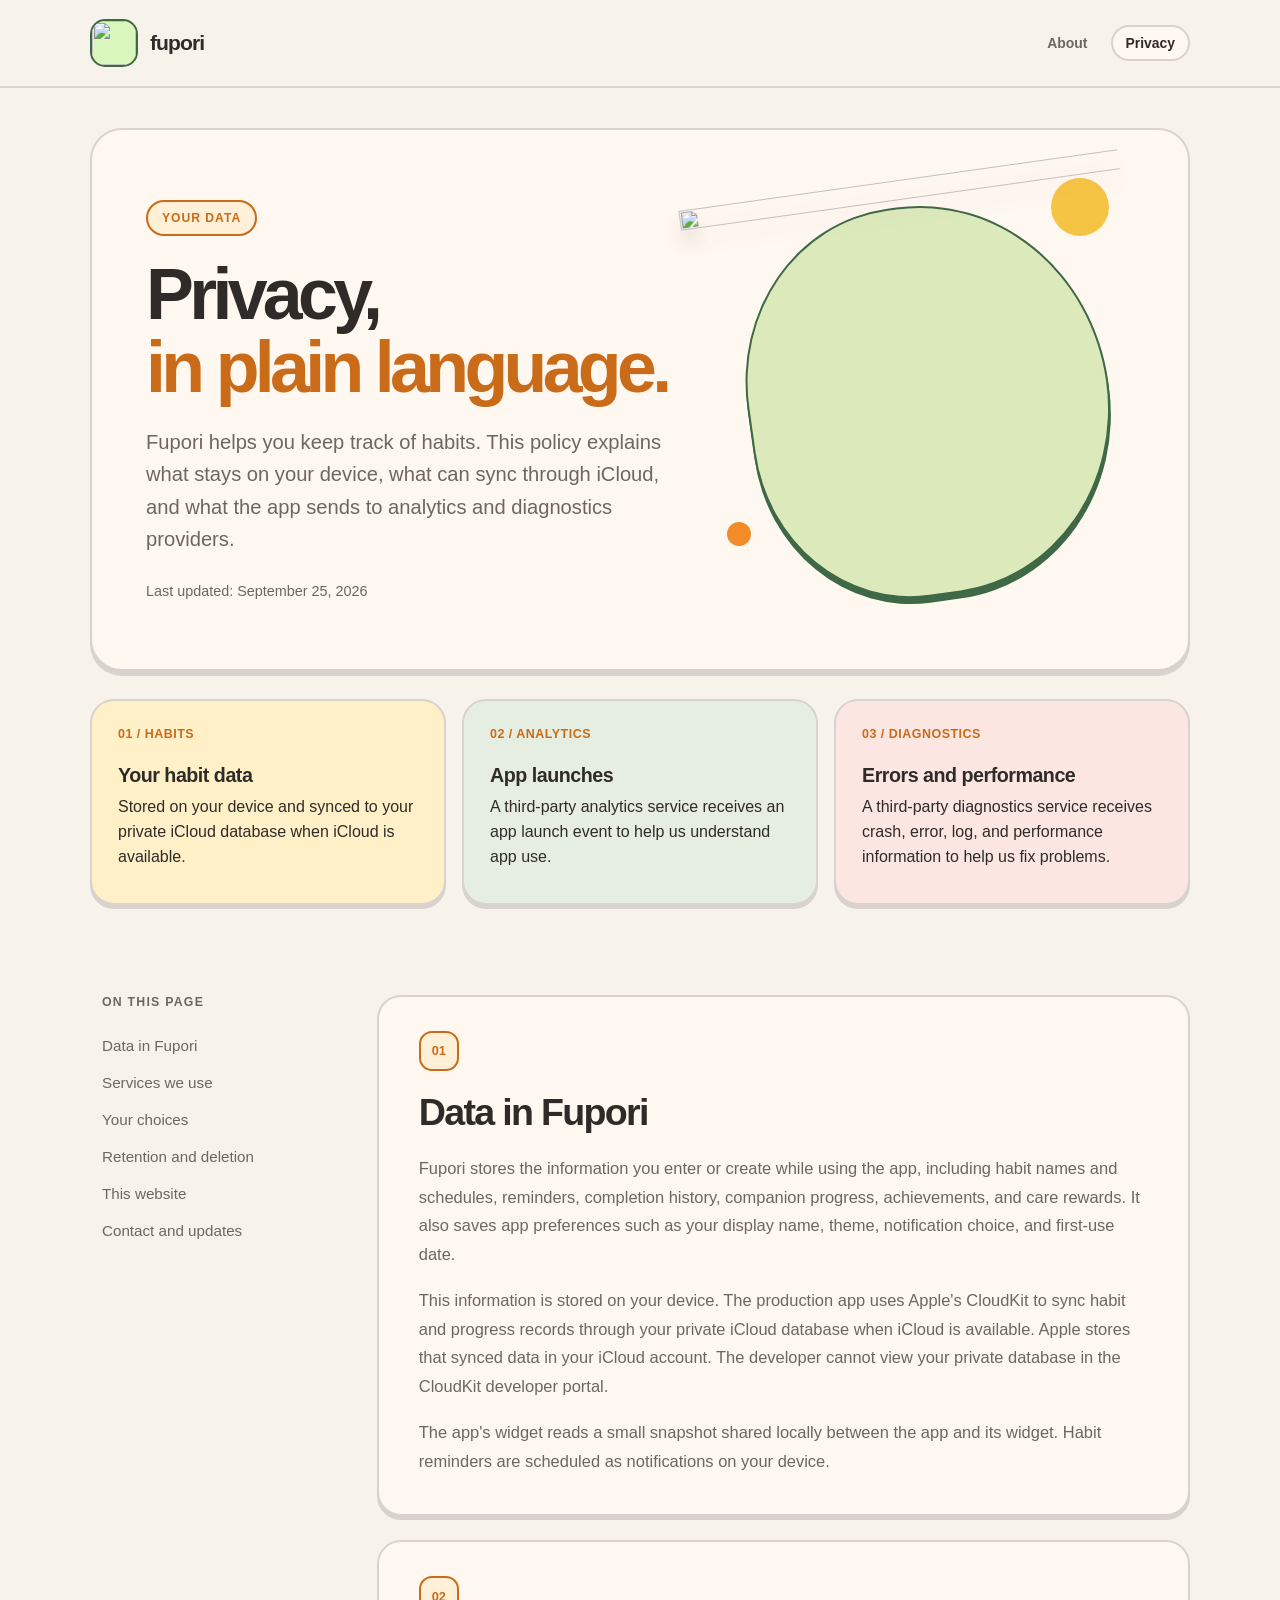
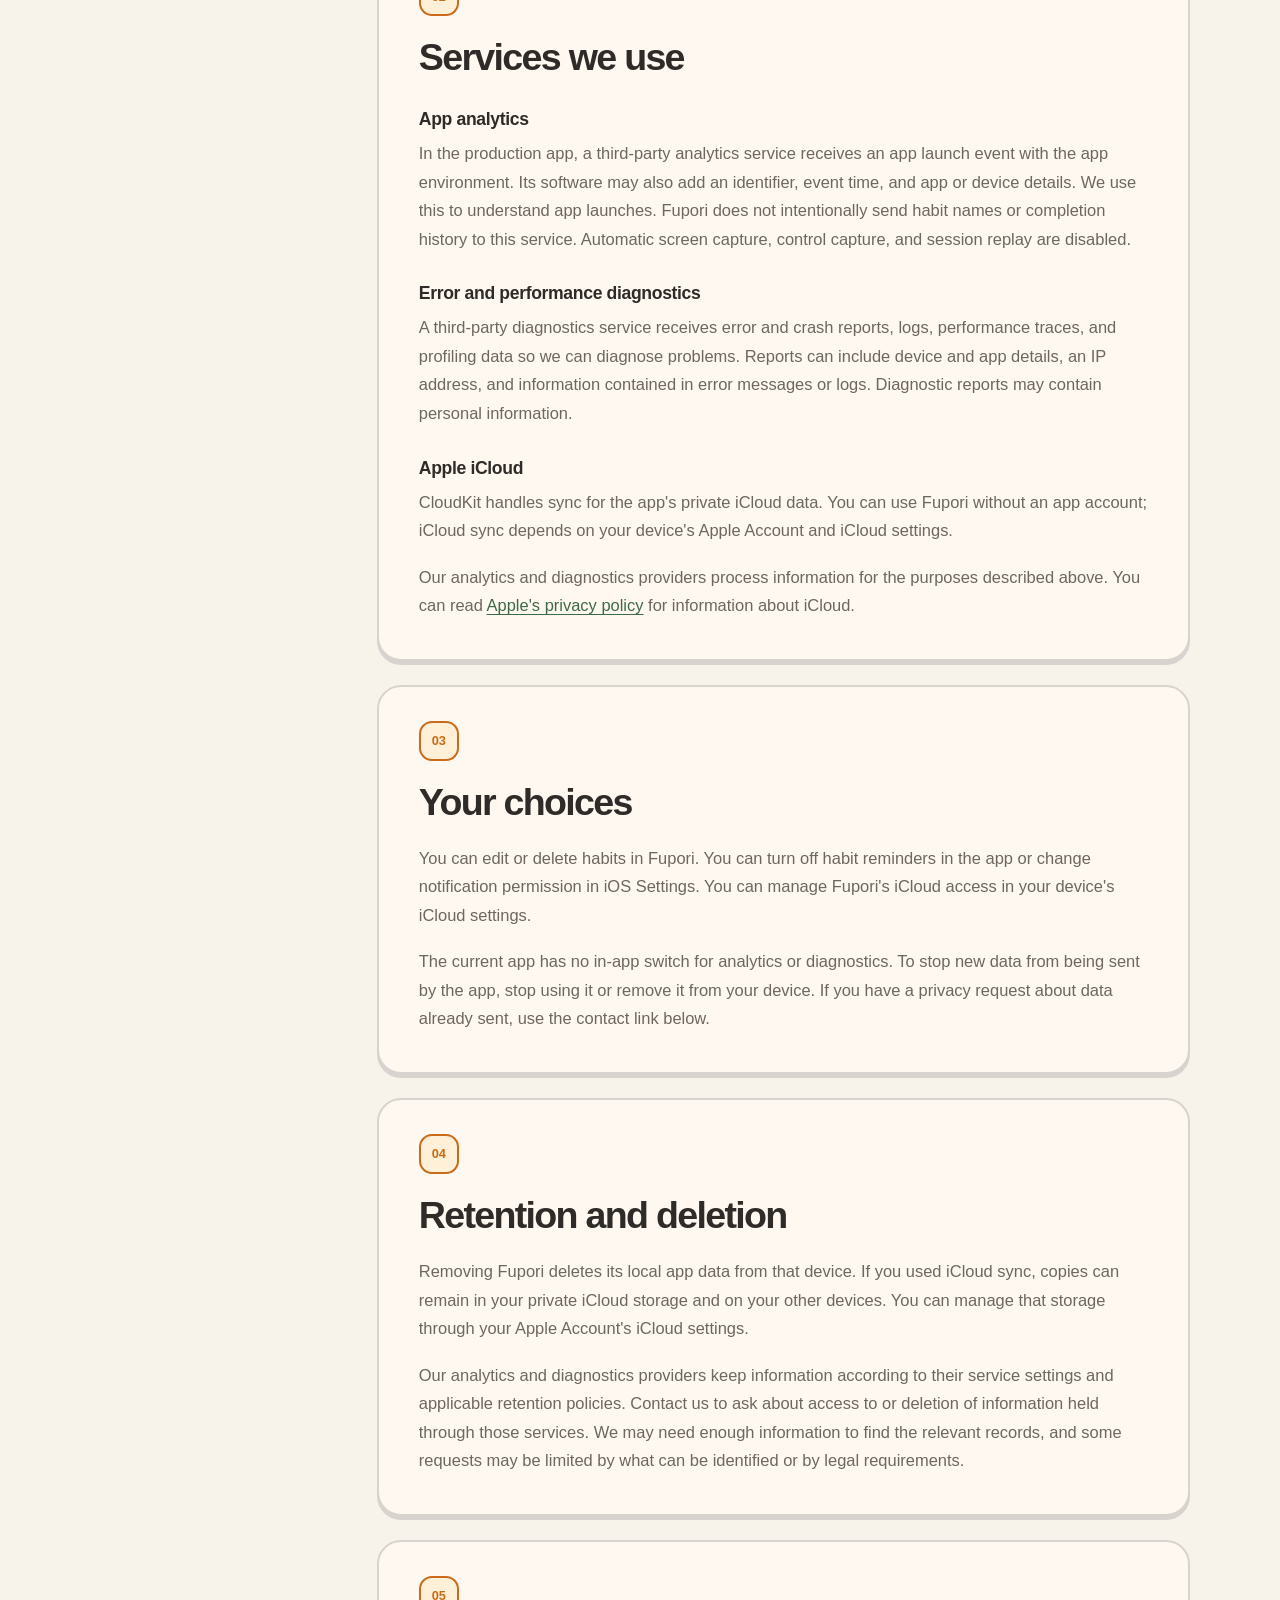
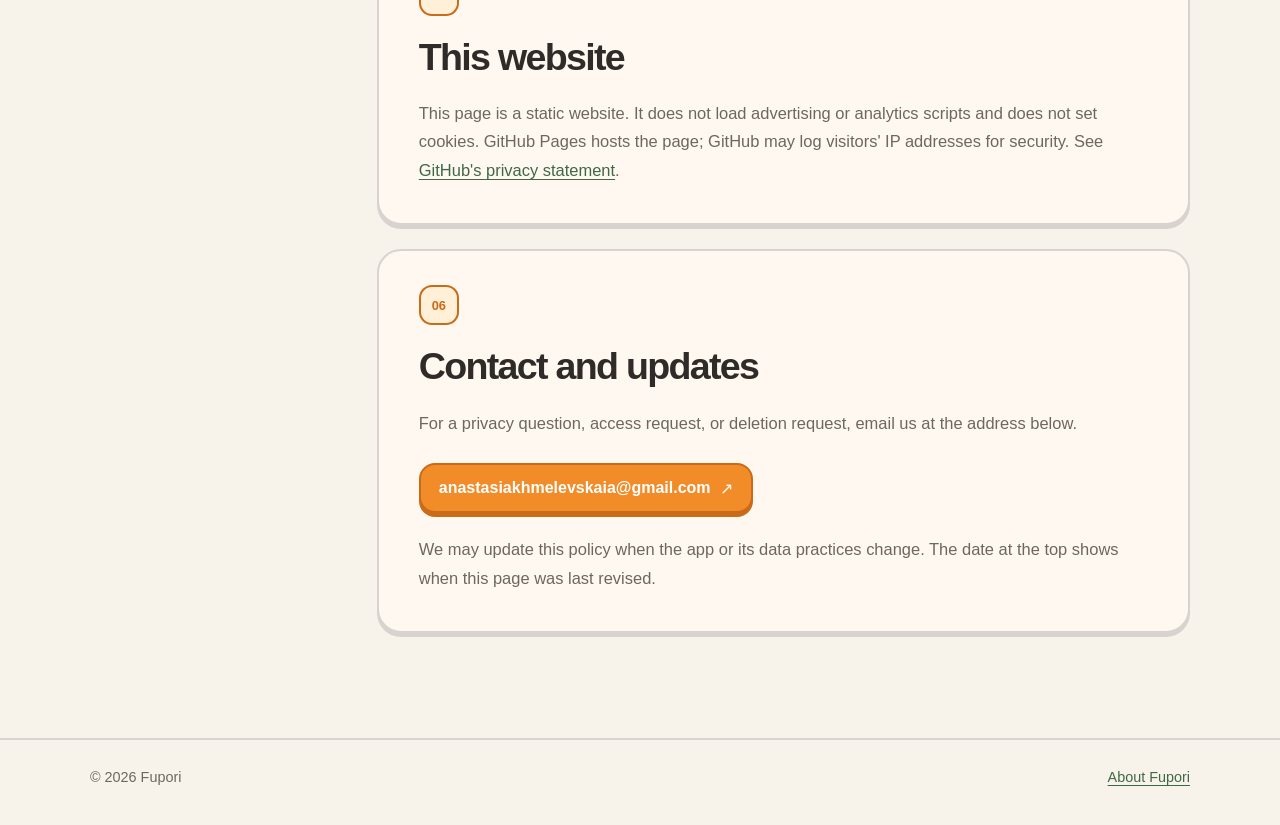
==== privacy/index.html @ dbd1eca6 "Publish Fupori homepage and dedicated privacy route" ====
<!doctype html>
<html lang="en">
  <head>
    <meta charset="utf-8">
    <meta name="viewport" content="width=device-width, initial-scale=1">
    <meta name="color-scheme" content="light dark">
    <meta name="description" content="How Fupori handles habit data, iCloud sync, analytics, and diagnostics.">
    <link rel="icon" type="image/png" href="../assets/app-icon.png">
    <link rel="canonical" href="https://anastasiiakhmelevskaia.github.io/fupori/privacy/">
    <title>Privacy policy · Fupori</title>
    <style>
      :root {
        color-scheme: light dark;
        font-family: ui-rounded, "SF Pro Rounded", -apple-system, BlinkMacSystemFont, sans-serif;
        color: var(--text);
        background: var(--background);
        font-synthesis: none;
        --background: #f8f3ea;
        --surface: #fff8f0;
        --text: #2f2b28;
        --muted: #6d675f;
        --border: #d8d3cf;
        --accent: #f28c28;
        --accent-border: #c96b18;
        --green: #5d8a63;
        --green-border: #3f6847;
        --link: #3f6847;
        --link-hover: #c96b18;
        --yellow: #f6c445;
        --chip: #fff0d7;
        --habit-card: #fff0c8;
        --analytics-card: #e6eee1;
        --diagnostics-card: #fbe6e2;
        --art-backdrop: #dce9bb;
      }

      * { box-sizing: border-box; }
      html { scroll-behavior: smooth; }
      body { margin: 0; background: var(--background); }
      a { color: var(--link); text-underline-offset: 0.2em; }
      a:hover { color: var(--link-hover); }
      a:focus-visible { outline: 3px solid var(--accent-border); outline-offset: 4px; border-radius: 5px; }
      .shell { width: min(100% - 40px, 1100px); margin-inline: auto; }

      .site-header { border-bottom: 2px solid var(--border); }
      .site-header .shell { min-height: 86px; display: flex; align-items: center; justify-content: space-between; gap: 20px; }
      .brand { display: inline-flex; align-items: center; gap: 12px; color: var(--text); text-decoration: none; }
      .brand-mark { display: grid; place-items: center; width: 48px; height: 48px; border: 2px solid var(--green-border); border-radius: 15px; background: #d9f6bc; overflow: hidden; }
      .brand-mark img { width: 100%; height: 100%; object-fit: contain; }
      .brand-name { font-size: 1.32rem; font-weight: 800; letter-spacing: -0.045em; }
      .header-nav { display: flex; align-items: center; gap: 8px; }
      .header-nav a { padding: 8px 13px; border: 2px solid transparent; border-radius: 999px; color: var(--muted); font-size: 0.87rem; font-weight: 650; text-decoration: none; }
      .header-nav a:hover { color: var(--text); background: var(--surface); }
      .header-nav a[aria-current="page"] { border-color: var(--border); background: var(--surface); color: var(--text); }

      .hero { display: grid; grid-template-columns: minmax(0, 1.15fr) minmax(280px, 0.85fr); align-items: center; gap: 20px; min-height: 510px; margin-block: 40px 28px; padding: 48px 54px; border: 2px solid var(--border); border-radius: 32px; background: var(--surface); box-shadow: 0 5px 0 var(--border); overflow: hidden; }
      .hero-content { position: relative; z-index: 1; }
      .eyebrow { display: inline-block; padding: 9px 14px; border: 2px solid var(--accent-border); border-radius: 999px; color: var(--accent-border); background: var(--chip); font-size: 0.76rem; font-weight: 800; letter-spacing: 0.08em; text-transform: uppercase; }
      h1, h2, h3, p { margin-top: 0; }
      h1 { max-width: 660px; margin: 22px 0; font-size: clamp(3.3rem, 5.6vw, 5.4rem); line-height: 1.02; letter-spacing: -0.065em; }
      h1 span { color: var(--accent-border); }
      .hero-copy { max-width: 550px; margin-bottom: 0; color: var(--muted); font-size: clamp(1.08rem, 1.8vw, 1.26rem); line-height: 1.6; }
      .updated { margin: 28px 0 0; color: var(--muted); font-size: 0.9rem; }
      .hero-art { position: relative; display: grid; place-items: center; width: min(100%, 410px); aspect-ratio: 1; margin-inline: auto; isolation: isolate; }
      .art-backdrop { position: absolute; inset: 6%; z-index: -1; border: 2px solid var(--green-border); border-radius: 47% 53% 50% 44%; background: var(--art-backdrop); box-shadow: 0 6px 0 var(--green-border); transform: rotate(-8deg); }
      .hero-art img { display: block; width: 108%; height: auto; transform: rotate(-8deg); filter: drop-shadow(0 14px 8px #57392320); }
      .hero-art::before, .hero-art::after { content: ""; position: absolute; z-index: -1; border-radius: 50%; }
      .hero-art::before { width: 58px; height: 58px; top: 0; right: 6%; background: var(--yellow); }
      .hero-art::after { width: 24px; height: 24px; left: 1%; bottom: 17%; background: var(--accent); }

      .summary { display: grid; grid-template-columns: repeat(3, minmax(0, 1fr)); gap: 16px; }
      .summary article { min-height: 206px; padding: 26px; border: 2px solid var(--border); border-radius: 24px; box-shadow: 0 4px 0 var(--border); }
      .summary article:nth-child(1) { background: var(--habit-card); }
      .summary article:nth-child(2) { background: var(--analytics-card); }
      .summary article:nth-child(3) { background: var(--diagnostics-card); }
      .summary .number { display: block; margin-bottom: 23px; color: var(--accent-border); font-size: 0.78rem; font-weight: 800; letter-spacing: 0.04em; }
      .summary h2 { margin-bottom: 9px; font-size: 1.23rem; letter-spacing: -0.025em; }
      .summary p { margin-bottom: 0; color: var(--text); line-height: 1.55; }

      .body-layout { display: grid; grid-template-columns: 210px minmax(0, 1fr); gap: clamp(30px, 6vw, 80px); padding-block: 90px 105px; }
      .contents { align-self: start; position: sticky; top: 28px; }
      .contents p { margin: 0 0 18px 12px; color: var(--muted); font-size: 0.77rem; font-weight: 800; letter-spacing: 0.1em; text-transform: uppercase; }
      .contents a { display: block; padding: 10px 12px; border-radius: 12px; color: var(--muted); font-size: 0.95rem; text-decoration: none; }
      .contents a:hover { color: var(--text); background: var(--surface); }
      .policy-section { margin-bottom: 24px; padding: 34px 40px 39px; border: 2px solid var(--border); border-radius: 24px; background: var(--surface); box-shadow: 0 4px 0 var(--border); scroll-margin-top: 28px; }
      .policy-section:last-child { margin-bottom: 0; }
      .section-number { display: grid; place-items: center; width: 40px; height: 40px; margin-bottom: 20px; border: 2px solid var(--accent-border); border-radius: 13px; color: var(--accent-border); background: var(--chip); font-size: 0.8rem; font-weight: 800; }
      h2 { margin-bottom: 20px; font-size: clamp(1.75rem, 3.4vw, 2.35rem); line-height: 1.15; letter-spacing: -0.045em; }
      h3 { margin: 30px 0 9px; font-size: 1.1rem; letter-spacing: -0.02em; }
      .policy-section p, .policy-section li { color: var(--muted); font-size: 1.03rem; line-height: 1.73; }
      .policy-section p:last-child { margin-bottom: 0; }
      .policy-section p, .policy-section ul { margin-bottom: 18px; }
      .policy-section ul { padding-left: 1.3em; }
      .policy-section li + li { margin-top: 7px; }
      .contact-link { display: inline-flex; align-items: center; gap: 9px; min-height: 50px; margin: 8px 0 22px; padding: 12px 18px; border: 2px solid var(--accent-border); border-radius: 16px; background: var(--accent); box-shadow: 0 4px 0 var(--accent-border); color: #fff; font-weight: 750; text-decoration: none; }
      .contact-link:hover { color: #fff; background: var(--accent-border); box-shadow: 0 2px 0 var(--accent-border); transform: translateY(2px); }
      .site-footer { padding-block: 29px 40px; border-top: 2px solid var(--border); color: var(--muted); font-size: 0.9rem; }
      .site-footer .shell { display: flex; justify-content: space-between; gap: 20px; }

      @media (prefers-color-scheme: dark) {
        :root { --background: #211e1b; --surface: #2f2b28; --text: #fff8f0; --muted: #c9c1b7; --border: #545454; --accent: #f29a44; --accent-border: #b85c16; --green: #7aa181; --green-border: #456a4c; --link: #b8ddb6; --link-hover: #f29a44; --chip: #473024; --habit-card: #403625; --analytics-card: #303e31; --diagnostics-card: #483434; --art-backdrop: #4a5f40; }
        h1 span, .eyebrow, .section-number, .summary .number { color: var(--accent); }
        .brand-mark { background: #577650; }
      }
      @media (max-width: 850px) {
        .hero { grid-template-columns: 1fr; min-height: 0; padding: 40px; }
        .hero-art { max-width: 330px; }
        .summary { grid-template-columns: 1fr; }
        .summary article { min-height: 0; }
        .summary .number { margin-bottom: 12px; }
        .body-layout { display: block; padding-block: 70px 80px; }
        .contents { position: static; margin-bottom: 34px; }
        .contents p { margin-left: 0; }
        .contents a { display: inline-block; margin: 0 5px 5px 0; padding: 8px 10px; background: var(--surface); }
      }
      @media (max-width: 500px) {
        .shell { width: min(100% - 24px, 1100px); }
        .site-header .shell { min-height: 73px; }
        .brand-mark { width: 42px; height: 42px; }
        .hero { margin-top: 22px; padding: 28px 22px; border-radius: 26px; }
        h1 { font-size: clamp(2.65rem, 11vw, 3.4rem); }
        .hero-art { max-width: 260px; }
        .summary article { padding: 24px; }
        .policy-section { padding: 25px 23px 30px; }
        .site-footer .shell { display: block; }
        .site-footer span { display: block; }
        .site-footer span + span { margin-top: 8px; }
      }
      @media (prefers-reduced-motion: reduce) { html { scroll-behavior: auto; } .contact-link:hover { transform: none; } }
    </style>
  </head>
  <body>
    <header class="site-header">
      <div class="shell">
        <a class="brand" href="../" aria-label="Fupori, about the app"><span class="brand-mark"><img src="../assets/app-icon.png" alt="" width="1024" height="1024"></span><span class="brand-name">fupori</span></a>
        <nav class="header-nav" aria-label="Site navigation"><a href="../">About</a><a href="./" aria-current="page">Privacy</a></nav>
      </div>
    </header>

    <main id="top">
      <div class="shell">
        <section class="hero" aria-labelledby="page-title">
          <div class="hero-content">
            <span class="eyebrow">Your data</span>
            <h1 id="page-title">Privacy,<br><span>in plain language.</span></h1>
            <p class="hero-copy">Fupori helps you keep track of habits. This policy explains what stays on your device, what can sync through iCloud, and what the app sends to analytics and diagnostics providers.</p>
            <p class="updated">Last updated: September 25, 2026</p>
          </div>
          <div class="hero-art" aria-hidden="true">
            <div class="art-backdrop"></div>
            <img src="../assets/bee-peeking.png" alt="" width="1024" height="1024">
          </div>
        </section>

        <div class="summary" aria-label="Privacy summary">
          <article><span class="number">01 / HABITS</span><h2>Your habit data</h2><p>Stored on your device and synced to your private iCloud database when iCloud is available.</p></article>
          <article><span class="number">02 / ANALYTICS</span><h2>App launches</h2><p>A third-party analytics service receives an app launch event to help us understand app use.</p></article>
          <article><span class="number">03 / DIAGNOSTICS</span><h2>Errors and performance</h2><p>A third-party diagnostics service receives crash, error, log, and performance information to help us fix problems.</p></article>
        </div>

        <div class="body-layout">
          <nav class="contents" aria-label="On this page">
            <p>On this page</p>
            <a href="#data">Data in Fupori</a>
            <a href="#providers">Services we use</a>
            <a href="#choices">Your choices</a>
            <a href="#retention">Retention and deletion</a>
            <a href="#website">This website</a>
            <a href="#contact">Contact and updates</a>
          </nav>

          <div class="policy-content">
            <section class="policy-section" id="data">
              <span class="section-number">01</span>
              <h2>Data in Fupori</h2>
              <p>Fupori stores the information you enter or create while using the app, including habit names and schedules, reminders, completion history, companion progress, achievements, and care rewards. It also saves app preferences such as your display name, theme, notification choice, and first-use date.</p>
              <p>This information is stored on your device. The production app uses Apple's CloudKit to sync habit and progress records through your private iCloud database when iCloud is available. Apple stores that synced data in your iCloud account. The developer cannot view your private database in the CloudKit developer portal.</p>
              <p>The app's widget reads a small snapshot shared locally between the app and its widget. Habit reminders are scheduled as notifications on your device.</p>
            </section>

            <section class="policy-section" id="providers">
              <span class="section-number">02</span>
              <h2>Services we use</h2>
              <h3>App analytics</h3>
              <p>In the production app, a third-party analytics service receives an app launch event with the app environment. Its software may also add an identifier, event time, and app or device details. We use this to understand app launches. Fupori does not intentionally send habit names or completion history to this service. Automatic screen capture, control capture, and session replay are disabled.</p>
              <h3>Error and performance diagnostics</h3>
              <p>A third-party diagnostics service receives error and crash reports, logs, performance traces, and profiling data so we can diagnose problems. Reports can include device and app details, an IP address, and information contained in error messages or logs. Diagnostic reports may contain personal information.</p>
              <h3>Apple iCloud</h3>
              <p>CloudKit handles sync for the app's private iCloud data. You can use Fupori without an app account; iCloud sync depends on your device's Apple Account and iCloud settings.</p>
              <p>Our analytics and diagnostics providers process information for the purposes described above. You can read <a href="https://www.apple.com/legal/privacy/">Apple's privacy policy</a> for information about iCloud.</p>
            </section>

            <section class="policy-section" id="choices">
              <span class="section-number">03</span>
              <h2>Your choices</h2>
              <p>You can edit or delete habits in Fupori. You can turn off habit reminders in the app or change notification permission in iOS Settings. You can manage Fupori's iCloud access in your device's iCloud settings.</p>
              <p>The current app has no in-app switch for analytics or diagnostics. To stop new data from being sent by the app, stop using it or remove it from your device. If you have a privacy request about data already sent, use the contact link below.</p>
            </section>

            <section class="policy-section" id="retention">
              <span class="section-number">04</span>
              <h2>Retention and deletion</h2>
              <p>Removing Fupori deletes its local app data from that device. If you used iCloud sync, copies can remain in your private iCloud storage and on your other devices. You can manage that storage through your Apple Account's iCloud settings.</p>
              <p>Our analytics and diagnostics providers keep information according to their service settings and applicable retention policies. Contact us to ask about access to or deletion of information held through those services. We may need enough information to find the relevant records, and some requests may be limited by what can be identified or by legal requirements.</p>
            </section>

            <section class="policy-section" id="website">
              <span class="section-number">05</span>
              <h2>This website</h2>
              <p>This page is a static website. It does not load advertising or analytics scripts and does not set cookies. GitHub Pages hosts the page; GitHub may log visitors' IP addresses for security. See <a href="https://docs.github.com/en/site-policy/privacy-policies/github-general-privacy-statement">GitHub's privacy statement</a>.</p>
            </section>

            <section class="policy-section" id="contact">
              <span class="section-number">06</span>
              <h2>Contact and updates</h2>
              <p>For a privacy question, access request, or deletion request, email us at the address below.</p>
              <a class="contact-link" href="mailto:anastasiakhmelevskaia@gmail.com">anastasiakhmelevskaia@gmail.com <span aria-hidden="true">↗</span></a>
              <p>We may update this policy when the app or its data practices change. The date at the top shows when this page was last revised.</p>
            </section>
          </div>
        </div>
      </div>
    </main>

    <footer class="site-footer"><div class="shell"><span>© 2026 Fupori</span><span><a href="../">About Fupori</a></span></div></footer>
  </body>
</html>
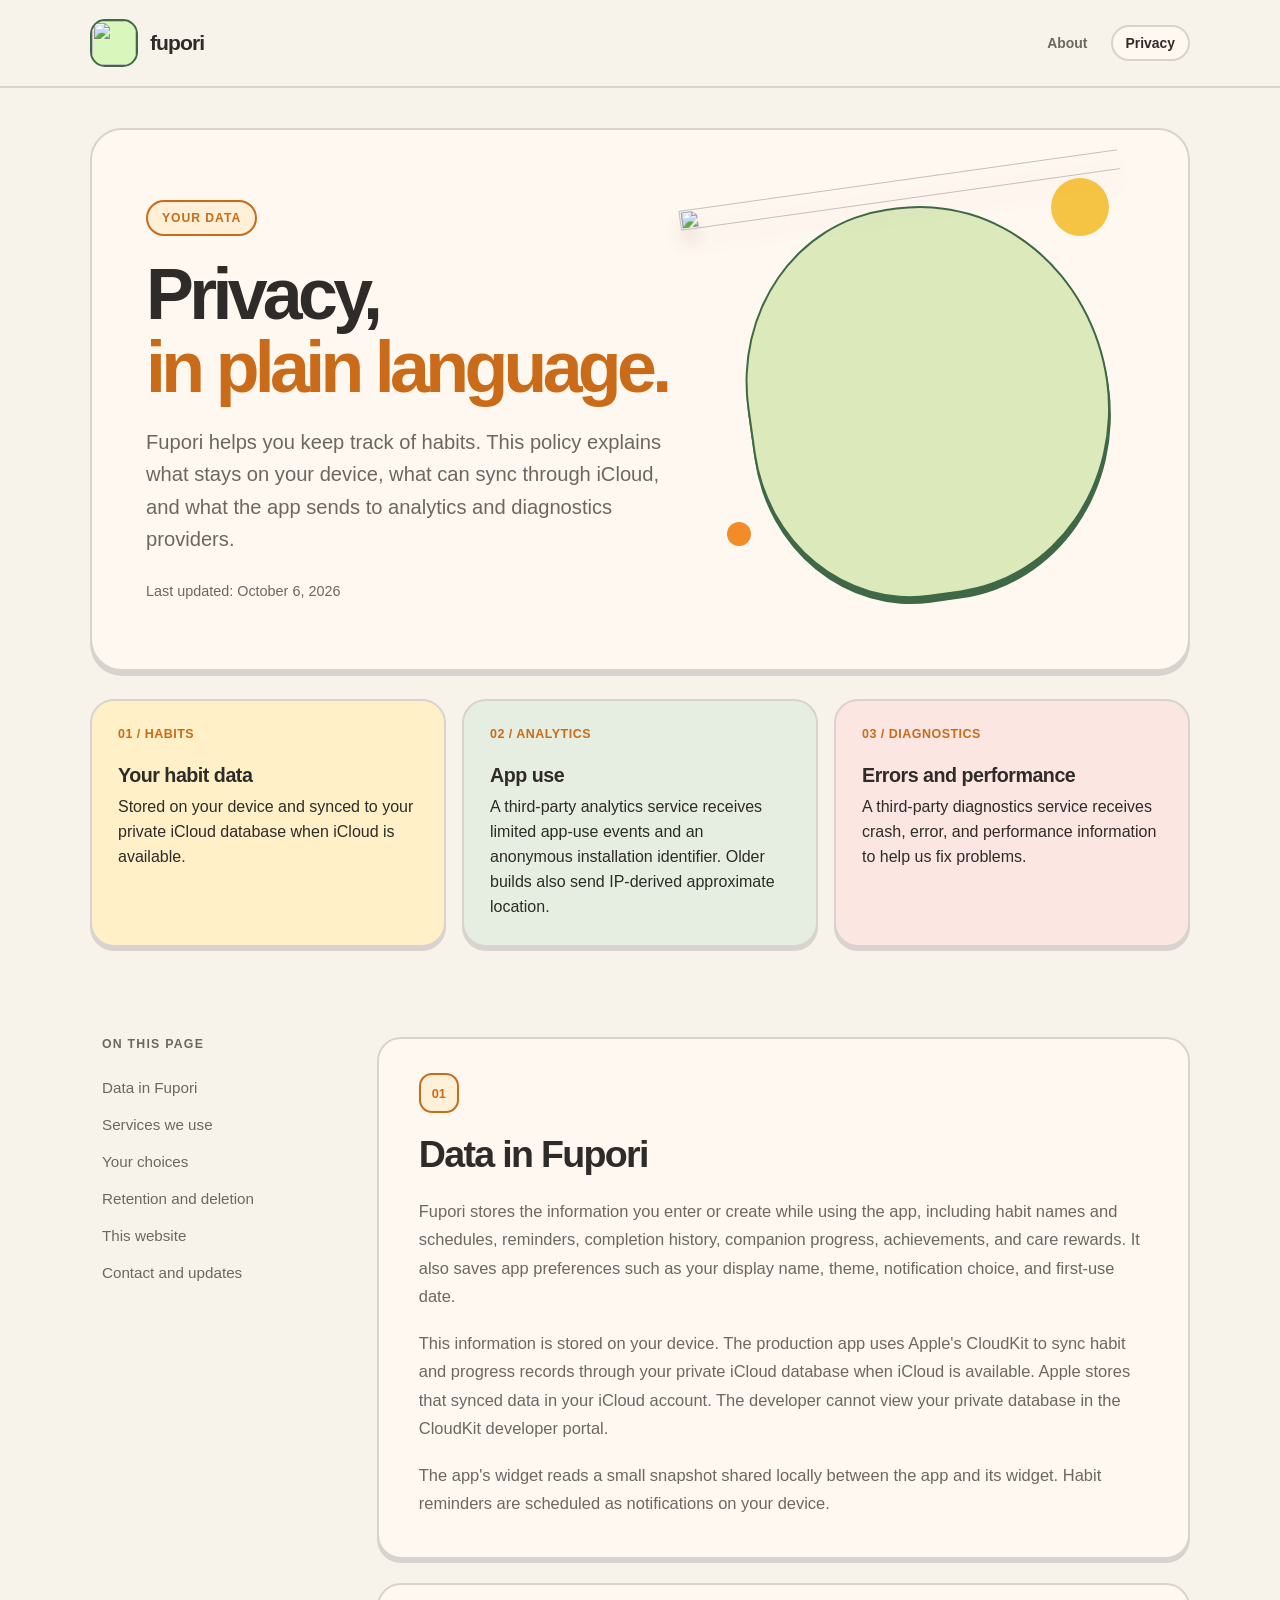
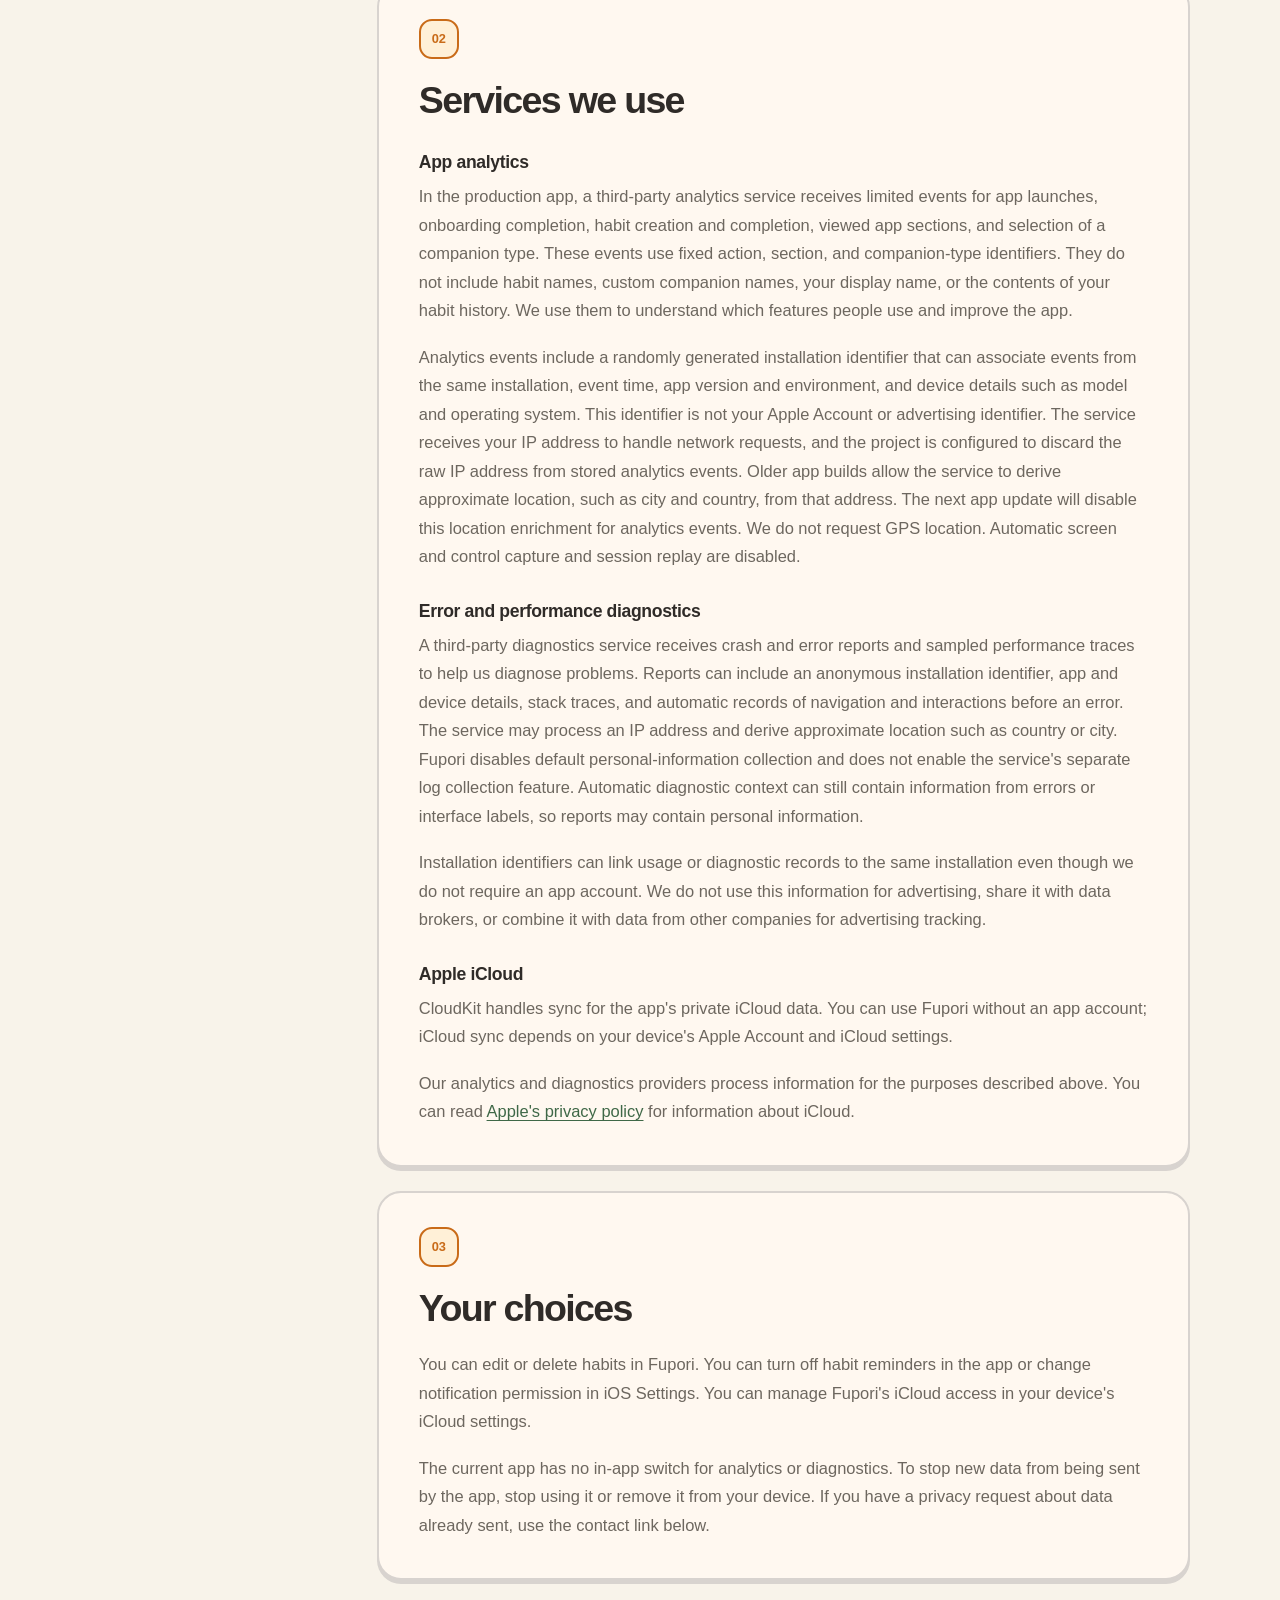
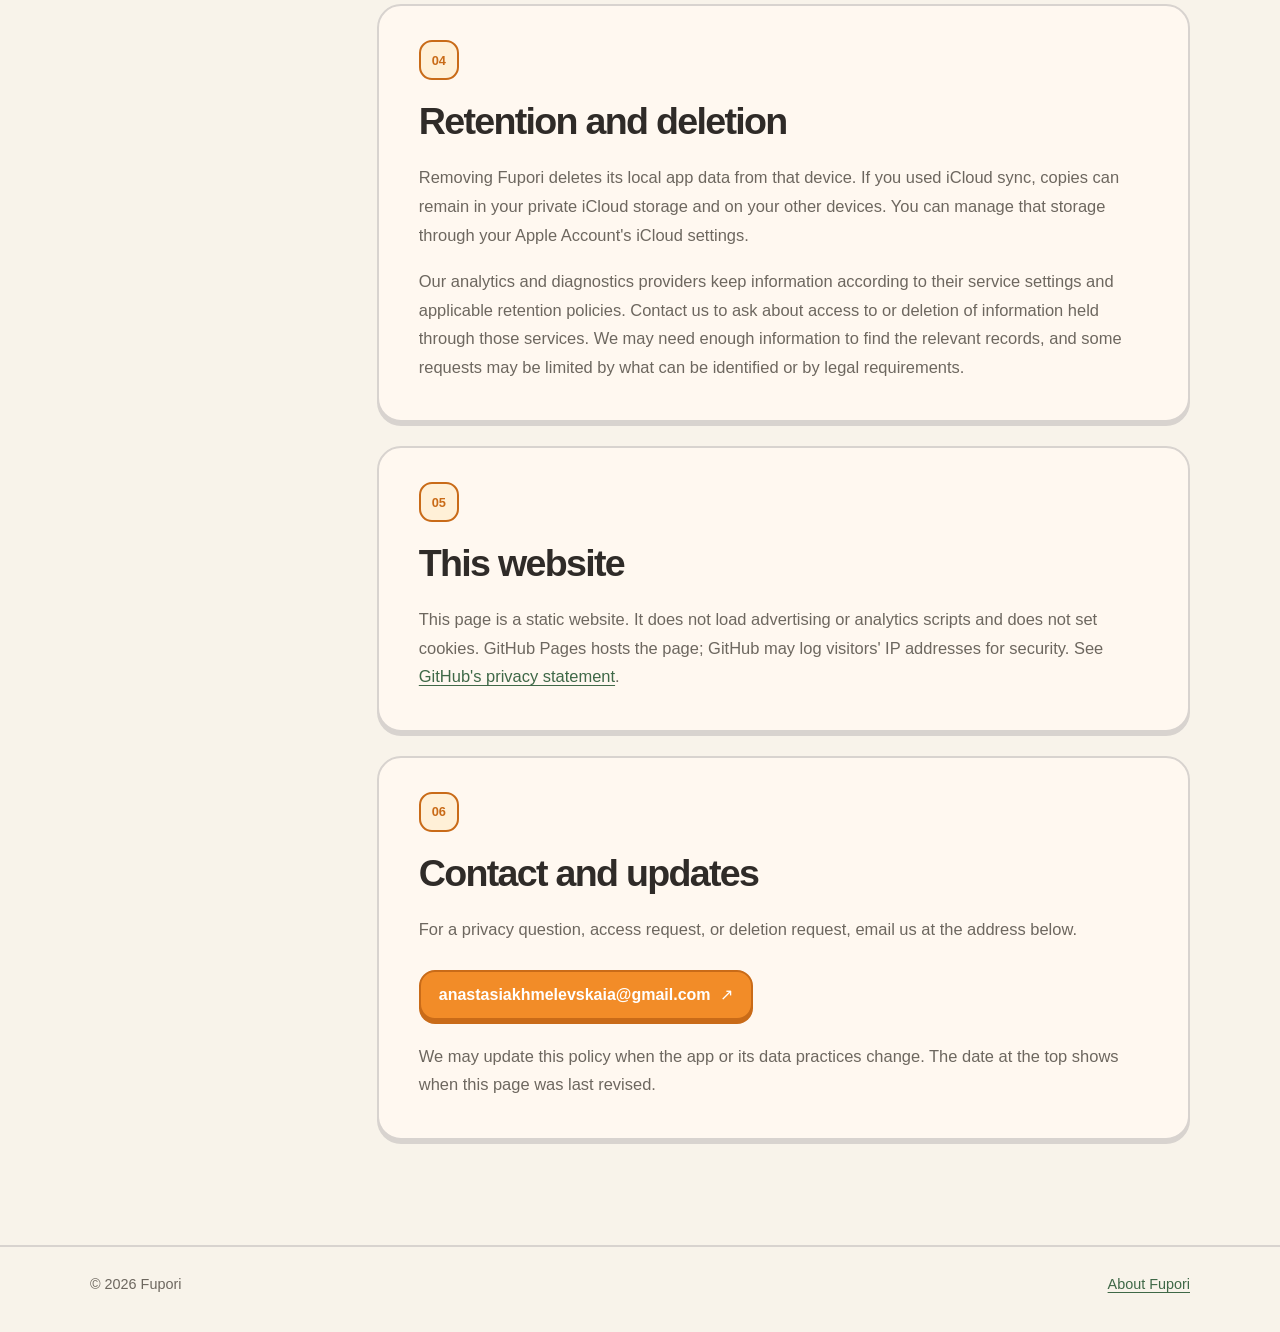
==== commit 4d92c0f7: "Correct analytics and diagnostics privacy disclosures" ====
--- a/privacy/index.html
+++ b/privacy/index.html
@@ -144,7 +144,7 @@
             <span class="eyebrow">Your data</span>
             <h1 id="page-title">Privacy,<br><span>in plain language.</span></h1>
             <p class="hero-copy">Fupori helps you keep track of habits. This policy explains what stays on your device, what can sync through iCloud, and what the app sends to analytics and diagnostics providers.</p>
-            <p class="updated">Last updated: September 25, 2026</p>
+            <p class="updated">Last updated: October 6, 2026</p>
           </div>
           <div class="hero-art" aria-hidden="true">
             <div class="art-backdrop"></div>
@@ -154,8 +154,8 @@
 
         <div class="summary" aria-label="Privacy summary">
           <article><span class="number">01 / HABITS</span><h2>Your habit data</h2><p>Stored on your device and synced to your private iCloud database when iCloud is available.</p></article>
-          <article><span class="number">02 / ANALYTICS</span><h2>App launches</h2><p>A third-party analytics service receives an app launch event to help us understand app use.</p></article>
-          <article><span class="number">03 / DIAGNOSTICS</span><h2>Errors and performance</h2><p>A third-party diagnostics service receives crash, error, log, and performance information to help us fix problems.</p></article>
+          <article><span class="number">02 / ANALYTICS</span><h2>App use</h2><p>A third-party analytics service receives limited app-use events and an anonymous installation identifier. Older builds also send IP-derived approximate location.</p></article>
+          <article><span class="number">03 / DIAGNOSTICS</span><h2>Errors and performance</h2><p>A third-party diagnostics service receives crash, error, and performance information to help us fix problems.</p></article>
         </div>
 
         <div class="body-layout">
@@ -182,9 +182,11 @@
               <span class="section-number">02</span>
               <h2>Services we use</h2>
               <h3>App analytics</h3>
-              <p>In the production app, a third-party analytics service receives an app launch event with the app environment. Its software may also add an identifier, event time, and app or device details. We use this to understand app launches. Fupori does not intentionally send habit names or completion history to this service. Automatic screen capture, control capture, and session replay are disabled.</p>
+              <p>In the production app, a third-party analytics service receives limited events for app launches, onboarding completion, habit creation and completion, viewed app sections, and selection of a companion type. These events use fixed action, section, and companion-type identifiers. They do not include habit names, custom companion names, your display name, or the contents of your habit history. We use them to understand which features people use and improve the app.</p>
+              <p>Analytics events include a randomly generated installation identifier that can associate events from the same installation, event time, app version and environment, and device details such as model and operating system. This identifier is not your Apple Account or advertising identifier. The service receives your IP address to handle network requests, and the project is configured to discard the raw IP address from stored analytics events. Older app builds allow the service to derive approximate location, such as city and country, from that address. The next app update will disable this location enrichment for analytics events. We do not request GPS location. Automatic screen and control capture and session replay are disabled.</p>
               <h3>Error and performance diagnostics</h3>
-              <p>A third-party diagnostics service receives error and crash reports, logs, performance traces, and profiling data so we can diagnose problems. Reports can include device and app details, an IP address, and information contained in error messages or logs. Diagnostic reports may contain personal information.</p>
+              <p>A third-party diagnostics service receives crash and error reports and sampled performance traces to help us diagnose problems. Reports can include an anonymous installation identifier, app and device details, stack traces, and automatic records of navigation and interactions before an error. The service may process an IP address and derive approximate location such as country or city. Fupori disables default personal-information collection and does not enable the service's separate log collection feature. Automatic diagnostic context can still contain information from errors or interface labels, so reports may contain personal information.</p>
+              <p>Installation identifiers can link usage or diagnostic records to the same installation even though we do not require an app account. We do not use this information for advertising, share it with data brokers, or combine it with data from other companies for advertising tracking.</p>
               <h3>Apple iCloud</h3>
               <p>CloudKit handles sync for the app's private iCloud data. You can use Fupori without an app account; iCloud sync depends on your device's Apple Account and iCloud settings.</p>
               <p>Our analytics and diagnostics providers process information for the purposes described above. You can read <a href="https://www.apple.com/legal/privacy/">Apple's privacy policy</a> for information about iCloud.</p>
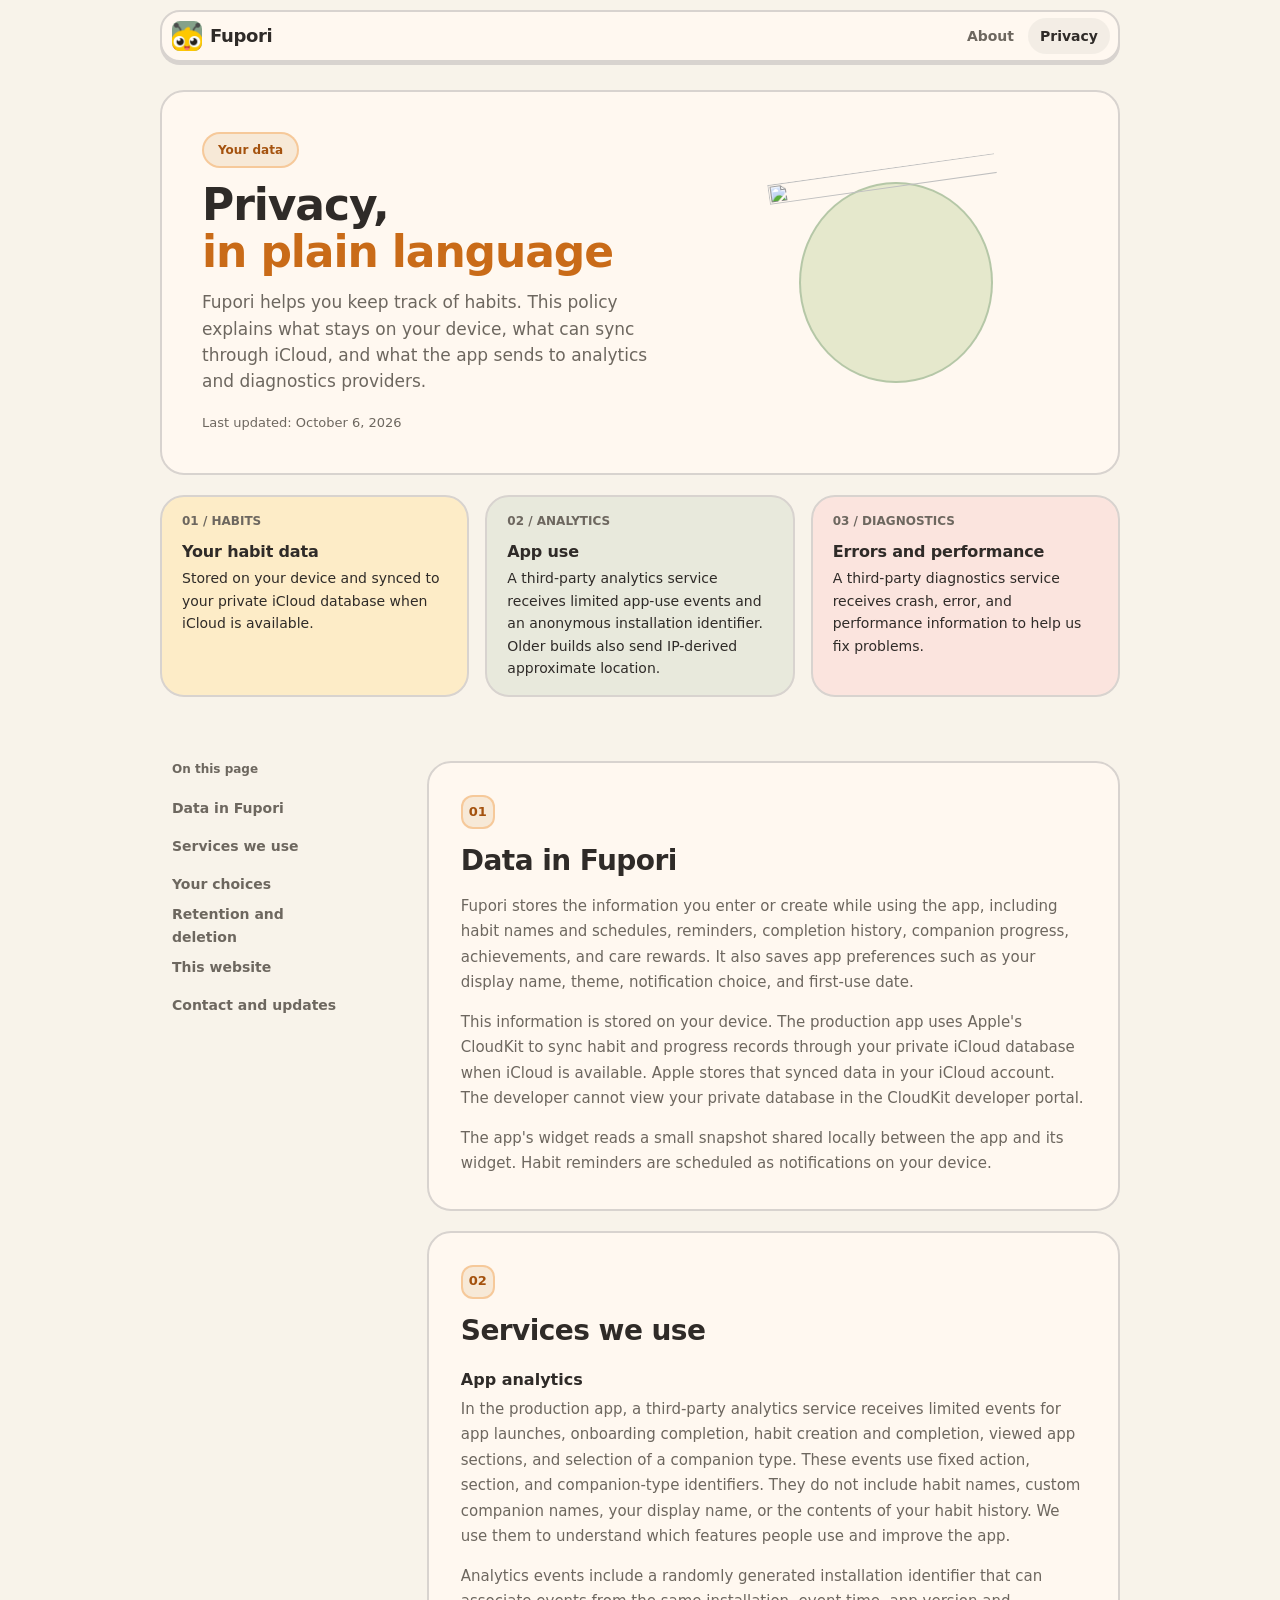
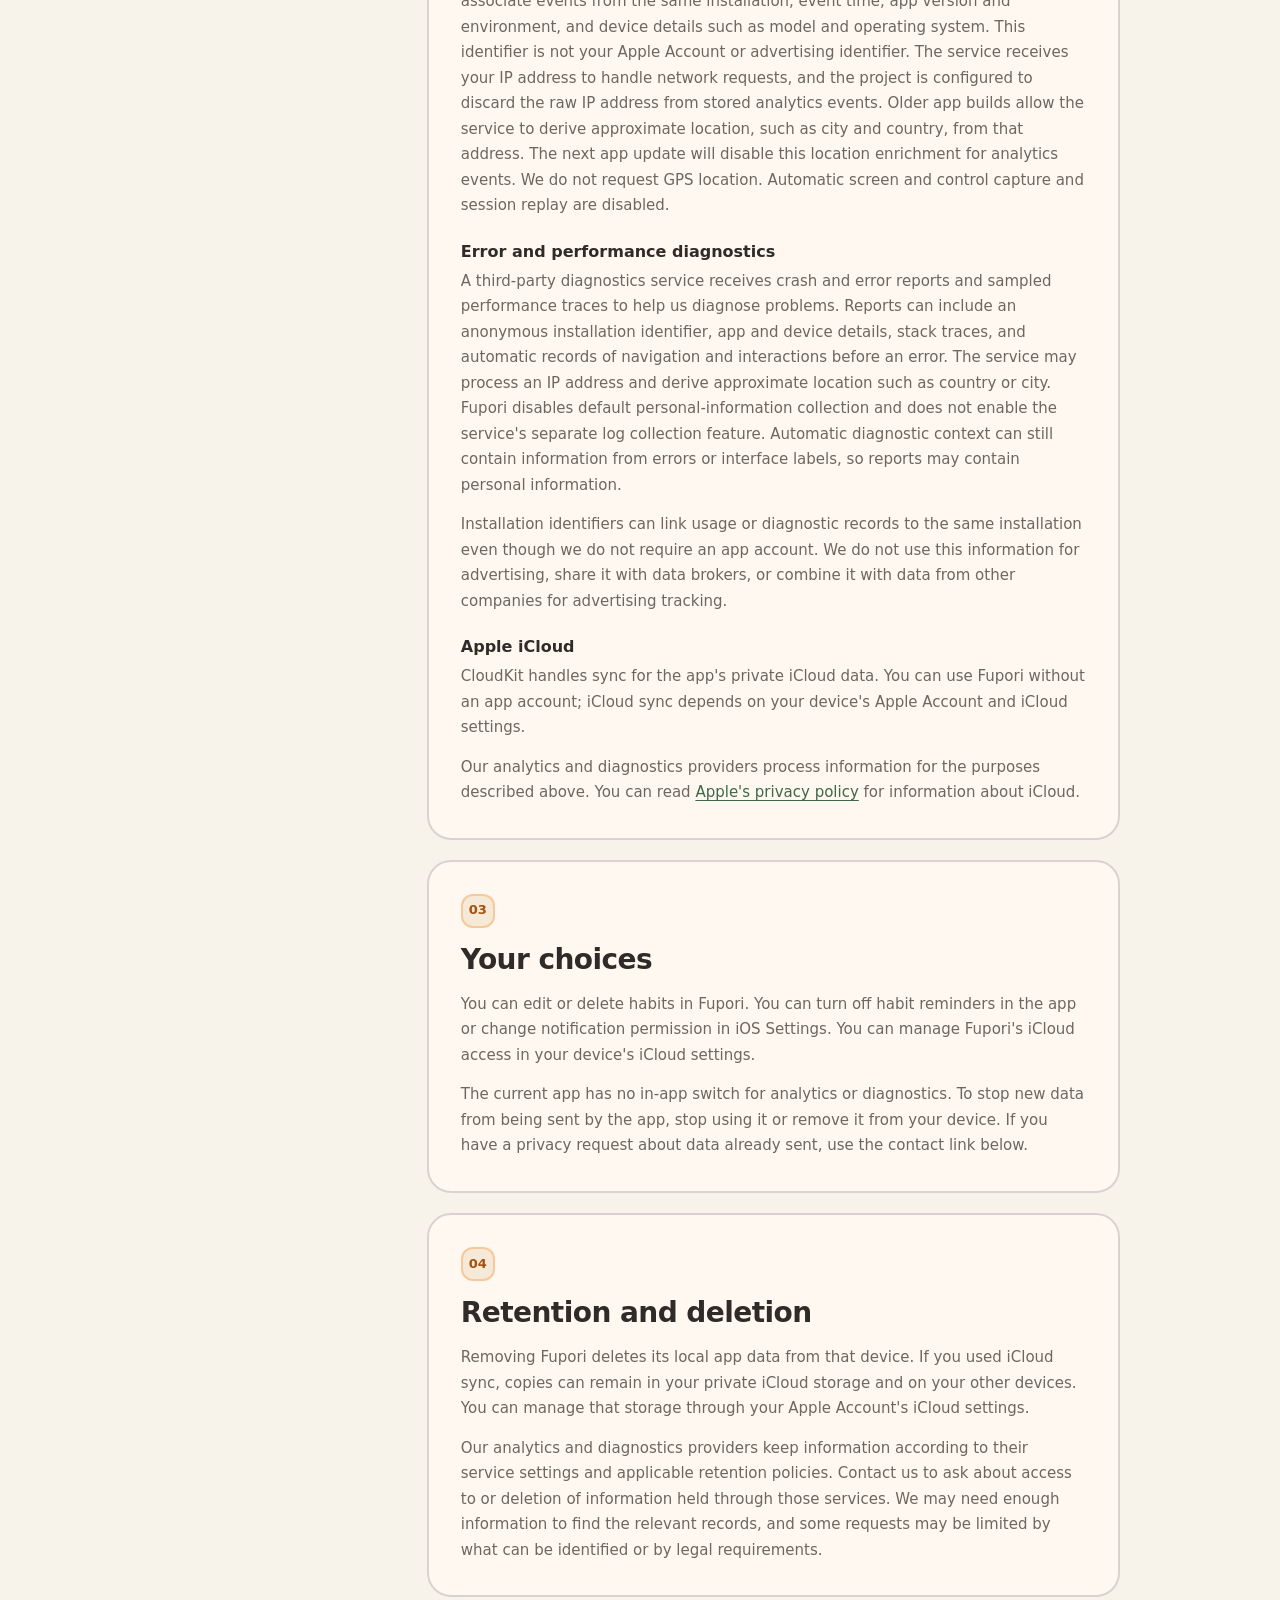
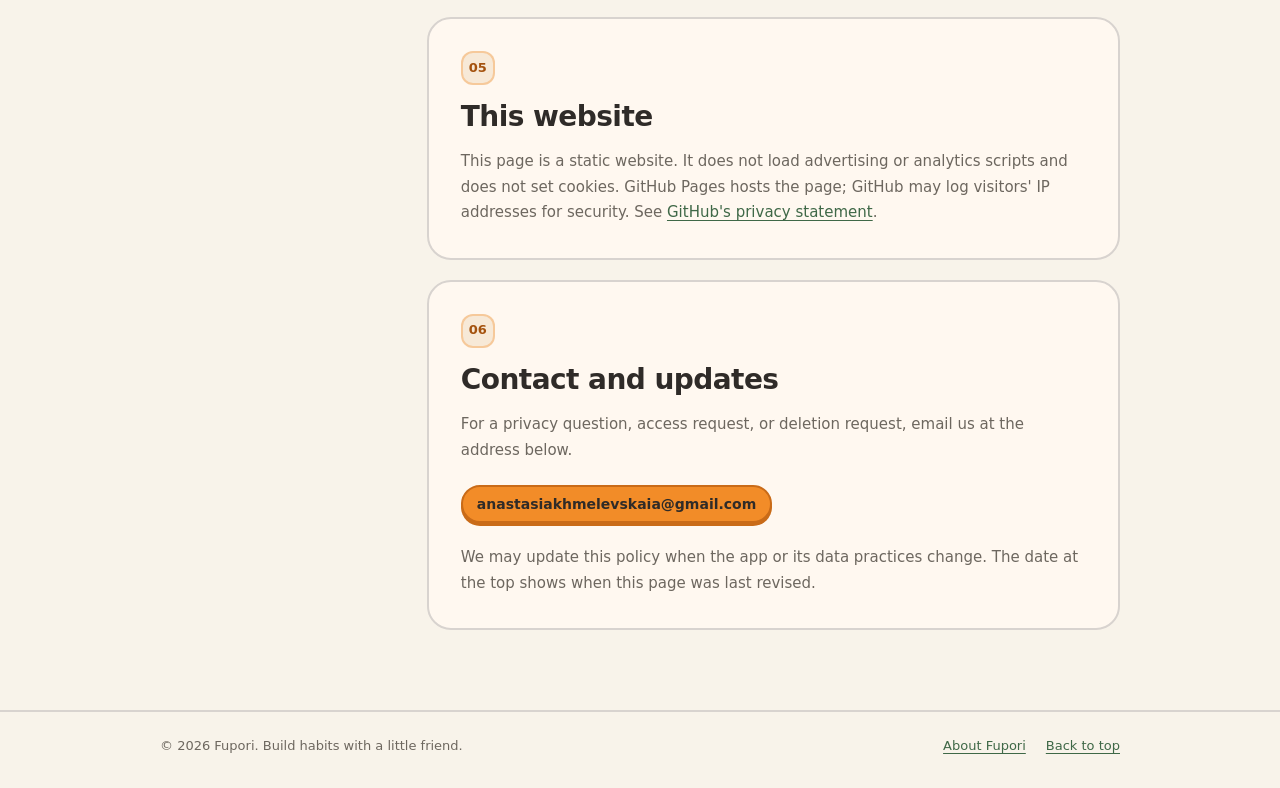
==== commit cfc18086: "Rebuild home page on the Fupori design system Replace the home page with a shorter, calmer layout: m" ====
--- a/privacy/index.html
+++ b/privacy/index.html
@@ -8,159 +8,89 @@
     <link rel="icon" type="image/png" href="../assets/app-icon.png">
     <link rel="canonical" href="https://anastasiiakhmelevskaia.github.io/fupori/privacy/">
     <title>Privacy policy · Fupori</title>
+    <link rel="stylesheet" href="../assets/site.css">
     <style>
-      :root {
-        color-scheme: light dark;
-        font-family: ui-rounded, "SF Pro Rounded", -apple-system, BlinkMacSystemFont, sans-serif;
-        color: var(--text);
-        background: var(--background);
-        font-synthesis: none;
-        --background: #f8f3ea;
-        --surface: #fff8f0;
-        --text: #2f2b28;
-        --muted: #6d675f;
-        --border: #d8d3cf;
-        --accent: #f28c28;
-        --accent-border: #c96b18;
-        --green: #5d8a63;
-        --green-border: #3f6847;
-        --link: #3f6847;
-        --link-hover: #c96b18;
-        --yellow: #f6c445;
-        --chip: #fff0d7;
-        --habit-card: #fff0c8;
-        --analytics-card: #e6eee1;
-        --diagnostics-card: #fbe6e2;
-        --art-backdrop: #dce9bb;
+      :root { --TintAnalytics: color-mix(in srgb, var(--BrandSecondary) 14%, var(--SurfacePrimary)); --TintDiagnostics: color-mix(in srgb, var(--StatusError) 14%, var(--SurfacePrimary)); --TintHabits: color-mix(in srgb, var(--BrandPrimary) 24%, var(--SurfacePrimary)); }
+      .hero { display: grid; grid-template-columns: minmax(0, 1.15fr) minmax(260px, .85fr); align-items: center; gap: var(--spacing-large); margin-block: 28px 20px; padding: clamp(24px, 4vw, 40px); border-radius: var(--radius-extraLarge); overflow: hidden; }
+      .eyebrow { display: inline-block; padding: 8px 14px; border: var(--border-surface) solid color-mix(in srgb, var(--AccentColor) 35%, transparent); border-radius: var(--radius-capsule); background: var(--TintPeach); color: var(--HighlightText); font-size: 12px; line-height: 16px; font-weight: 700; }
+      h1 { margin: 14px 0; font-size: clamp(1.9rem, 1.4rem + 1.8vw, 2.75rem); }
+      .hero-copy { max-width: 460px; }
+      .updated { margin-top: 18px; color: var(--TextSecondary); font-size: 13px; }
+      .hero-art { position: relative; display: grid; place-items: center; width: min(100%, 220px); aspect-ratio: 1; margin-inline: auto; isolation: isolate; }
+      .hero-art::before { content: ""; position: absolute; inset: 6%; z-index: -1; border-radius: 50%; background: var(--TintMeadow); border: var(--border-surface) solid color-mix(in srgb, var(--BrandSecondary) 35%, transparent); }
+      .hero-art img { width: 104%; max-width: none; rotate: -8deg; }
+
+      .summary { display: grid; grid-template-columns: repeat(3, minmax(0, 1fr)); gap: var(--spacing-medium); }
+      .summary article { padding: var(--spacing-medium) var(--spacing-large); font-size: 14px; border-radius: var(--radius-extraLarge); }
+      .summary article:nth-child(1) { background: var(--TintHabits); }
+      .summary article:nth-child(2) { background: var(--TintAnalytics); }
+      .summary article:nth-child(3) { background: var(--TintDiagnostics); }
+      .summary .number { display: block; margin-bottom: var(--spacing-small); }
+      .summary h2 { margin-bottom: 4px; font-size: 16px; line-height: 22px; font-weight: 700; letter-spacing: -.01em; }
+
+      .body-layout { display: grid; grid-template-columns: 190px minmax(0, 1fr); gap: clamp(30px, 6vw, 80px); padding-block: clamp(44px, 6vw, 64px) clamp(52px, 7vw, 80px); }
+      .contents { align-self: start; position: sticky; top: calc(var(--header-h) + 36px); }
+      .contents p { margin: 0 0 var(--spacing-small) var(--spacing-small); }
+      .contents a { display: flex; align-items: center; min-height: var(--size-control); padding: 0 var(--spacing-small); border-radius: var(--radius-extraSmall); color: var(--TextSecondary); font-size: 14px; font-weight: 600; text-decoration: none; }
+      .contents a:hover { color: var(--TextPrimary); background: var(--NavigationSelectionBackground); }
+      .policy-section { margin-bottom: var(--spacing-large); padding: clamp(20px, 3vw, 32px); border-radius: var(--radius-extraLarge); scroll-margin-top: calc(var(--header-h) + 36px); }
+      .policy-section:last-child { margin-bottom: 0; }
+      .section-number { display: grid; place-items: center; width: 34px; height: 34px; margin-bottom: var(--spacing-medium); border-radius: var(--radius-extraSmall); background: var(--TintPeach); border: var(--border-surface) solid color-mix(in srgb, var(--AccentColor) 35%, transparent); color: var(--HighlightText); font-size: 13px; font-weight: 700; }
+      .policy-section h2 { margin-bottom: var(--spacing-medium); font-size: clamp(1.4rem, 1.2rem + .8vw, 1.75rem); line-height: 1.15; }
+      .policy-section h3 { margin: 22px 0 6px; font-size: 16px; }
+      .policy-section p, .policy-section li { color: var(--TextSecondary); font-size: 15px; line-height: 1.7; }
+      .policy-section p, .policy-section ul { margin-bottom: 14px; }
+      .policy-section p:last-child { margin-bottom: 0; }
+      .contact-link { margin: 8px 0 22px; overflow-wrap: anywhere; }
+
+      @media (max-width: 850px) {
+        .hero { grid-template-columns: 1fr; }
+        .hero-art { max-width: 200px; }
+        .summary { grid-template-columns: 1fr; }
+        .body-layout { display: block; }
+        .contents { position: static; display: flex; flex-wrap: wrap; gap: 6px; margin-bottom: var(--spacing-huge); }
+        .contents p { flex-basis: 100%; margin-left: 0; }
+        .contents a { background: var(--SurfacePrimary); border: var(--border-surface) solid var(--SurfaceBorder); border-radius: var(--radius-capsule); padding-inline: var(--spacing-medium); box-shadow: var(--raised-surface); margin-bottom: var(--edge-lowerDepth); }
       }
-
-      * { box-sizing: border-box; }
-      html { scroll-behavior: smooth; }
-      body { margin: 0; background: var(--background); }
-      a { color: var(--link); text-underline-offset: 0.2em; }
-      a:hover { color: var(--link-hover); }
-      a:focus-visible { outline: 3px solid var(--accent-border); outline-offset: 4px; border-radius: 5px; }
-      .shell { width: min(100% - 40px, 1100px); margin-inline: auto; }
-
-      .site-header { border-bottom: 2px solid var(--border); }
-      .site-header .shell { min-height: 86px; display: flex; align-items: center; justify-content: space-between; gap: 20px; }
-      .brand { display: inline-flex; align-items: center; gap: 12px; color: var(--text); text-decoration: none; }
-      .brand-mark { display: grid; place-items: center; width: 48px; height: 48px; border: 2px solid var(--green-border); border-radius: 15px; background: #d9f6bc; overflow: hidden; }
-      .brand-mark img { width: 100%; height: 100%; object-fit: contain; }
-      .brand-name { font-size: 1.32rem; font-weight: 800; letter-spacing: -0.045em; }
-      .header-nav { display: flex; align-items: center; gap: 8px; }
-      .header-nav a { padding: 8px 13px; border: 2px solid transparent; border-radius: 999px; color: var(--muted); font-size: 0.87rem; font-weight: 650; text-decoration: none; }
-      .header-nav a:hover { color: var(--text); background: var(--surface); }
-      .header-nav a[aria-current="page"] { border-color: var(--border); background: var(--surface); color: var(--text); }
-
-      .hero { display: grid; grid-template-columns: minmax(0, 1.15fr) minmax(280px, 0.85fr); align-items: center; gap: 20px; min-height: 510px; margin-block: 40px 28px; padding: 48px 54px; border: 2px solid var(--border); border-radius: 32px; background: var(--surface); box-shadow: 0 5px 0 var(--border); overflow: hidden; }
-      .hero-content { position: relative; z-index: 1; }
-      .eyebrow { display: inline-block; padding: 9px 14px; border: 2px solid var(--accent-border); border-radius: 999px; color: var(--accent-border); background: var(--chip); font-size: 0.76rem; font-weight: 800; letter-spacing: 0.08em; text-transform: uppercase; }
-      h1, h2, h3, p { margin-top: 0; }
-      h1 { max-width: 660px; margin: 22px 0; font-size: clamp(3.3rem, 5.6vw, 5.4rem); line-height: 1.02; letter-spacing: -0.065em; }
-      h1 span { color: var(--accent-border); }
-      .hero-copy { max-width: 550px; margin-bottom: 0; color: var(--muted); font-size: clamp(1.08rem, 1.8vw, 1.26rem); line-height: 1.6; }
-      .updated { margin: 28px 0 0; color: var(--muted); font-size: 0.9rem; }
-      .hero-art { position: relative; display: grid; place-items: center; width: min(100%, 410px); aspect-ratio: 1; margin-inline: auto; isolation: isolate; }
-      .art-backdrop { position: absolute; inset: 6%; z-index: -1; border: 2px solid var(--green-border); border-radius: 47% 53% 50% 44%; background: var(--art-backdrop); box-shadow: 0 6px 0 var(--green-border); transform: rotate(-8deg); }
-      .hero-art img { display: block; width: 108%; height: auto; transform: rotate(-8deg); filter: drop-shadow(0 14px 8px #57392320); }
-      .hero-art::before, .hero-art::after { content: ""; position: absolute; z-index: -1; border-radius: 50%; }
-      .hero-art::before { width: 58px; height: 58px; top: 0; right: 6%; background: var(--yellow); }
-      .hero-art::after { width: 24px; height: 24px; left: 1%; bottom: 17%; background: var(--accent); }
-
-      .summary { display: grid; grid-template-columns: repeat(3, minmax(0, 1fr)); gap: 16px; }
-      .summary article { min-height: 206px; padding: 26px; border: 2px solid var(--border); border-radius: 24px; box-shadow: 0 4px 0 var(--border); }
-      .summary article:nth-child(1) { background: var(--habit-card); }
-      .summary article:nth-child(2) { background: var(--analytics-card); }
-      .summary article:nth-child(3) { background: var(--diagnostics-card); }
-      .summary .number { display: block; margin-bottom: 23px; color: var(--accent-border); font-size: 0.78rem; font-weight: 800; letter-spacing: 0.04em; }
-      .summary h2 { margin-bottom: 9px; font-size: 1.23rem; letter-spacing: -0.025em; }
-      .summary p { margin-bottom: 0; color: var(--text); line-height: 1.55; }
-
-      .body-layout { display: grid; grid-template-columns: 210px minmax(0, 1fr); gap: clamp(30px, 6vw, 80px); padding-block: 90px 105px; }
-      .contents { align-self: start; position: sticky; top: 28px; }
-      .contents p { margin: 0 0 18px 12px; color: var(--muted); font-size: 0.77rem; font-weight: 800; letter-spacing: 0.1em; text-transform: uppercase; }
-      .contents a { display: block; padding: 10px 12px; border-radius: 12px; color: var(--muted); font-size: 0.95rem; text-decoration: none; }
-      .contents a:hover { color: var(--text); background: var(--surface); }
-      .policy-section { margin-bottom: 24px; padding: 34px 40px 39px; border: 2px solid var(--border); border-radius: 24px; background: var(--surface); box-shadow: 0 4px 0 var(--border); scroll-margin-top: 28px; }
-      .policy-section:last-child { margin-bottom: 0; }
-      .section-number { display: grid; place-items: center; width: 40px; height: 40px; margin-bottom: 20px; border: 2px solid var(--accent-border); border-radius: 13px; color: var(--accent-border); background: var(--chip); font-size: 0.8rem; font-weight: 800; }
-      h2 { margin-bottom: 20px; font-size: clamp(1.75rem, 3.4vw, 2.35rem); line-height: 1.15; letter-spacing: -0.045em; }
-      h3 { margin: 30px 0 9px; font-size: 1.1rem; letter-spacing: -0.02em; }
-      .policy-section p, .policy-section li { color: var(--muted); font-size: 1.03rem; line-height: 1.73; }
-      .policy-section p:last-child { margin-bottom: 0; }
-      .policy-section p, .policy-section ul { margin-bottom: 18px; }
-      .policy-section ul { padding-left: 1.3em; }
-      .policy-section li + li { margin-top: 7px; }
-      .contact-link { display: inline-flex; align-items: center; gap: 9px; min-height: 50px; margin: 8px 0 22px; padding: 12px 18px; border: 2px solid var(--accent-border); border-radius: 16px; background: var(--accent); box-shadow: 0 4px 0 var(--accent-border); color: #fff; font-weight: 750; text-decoration: none; }
-      .contact-link:hover { color: #fff; background: var(--accent-border); box-shadow: 0 2px 0 var(--accent-border); transform: translateY(2px); }
-      .site-footer { padding-block: 29px 40px; border-top: 2px solid var(--border); color: var(--muted); font-size: 0.9rem; }
-      .site-footer .shell { display: flex; justify-content: space-between; gap: 20px; }
-
-      @media (prefers-color-scheme: dark) {
-        :root { --background: #211e1b; --surface: #2f2b28; --text: #fff8f0; --muted: #c9c1b7; --border: #545454; --accent: #f29a44; --accent-border: #b85c16; --green: #7aa181; --green-border: #456a4c; --link: #b8ddb6; --link-hover: #f29a44; --chip: #473024; --habit-card: #403625; --analytics-card: #303e31; --diagnostics-card: #483434; --art-backdrop: #4a5f40; }
-        h1 span, .eyebrow, .section-number, .summary .number { color: var(--accent); }
-        .brand-mark { background: #577650; }
-      }
-      @media (max-width: 850px) {
-        .hero { grid-template-columns: 1fr; min-height: 0; padding: 40px; }
-        .hero-art { max-width: 330px; }
-        .summary { grid-template-columns: 1fr; }
-        .summary article { min-height: 0; }
-        .summary .number { margin-bottom: 12px; }
-        .body-layout { display: block; padding-block: 70px 80px; }
-        .contents { position: static; margin-bottom: 34px; }
-        .contents p { margin-left: 0; }
-        .contents a { display: inline-block; margin: 0 5px 5px 0; padding: 8px 10px; background: var(--surface); }
-      }
-      @media (max-width: 500px) {
-        .shell { width: min(100% - 24px, 1100px); }
-        .site-header .shell { min-height: 73px; }
-        .brand-mark { width: 42px; height: 42px; }
-        .hero { margin-top: 22px; padding: 28px 22px; border-radius: 26px; }
-        h1 { font-size: clamp(2.65rem, 11vw, 3.4rem); }
-        .hero-art { max-width: 260px; }
-        .summary article { padding: 24px; }
-        .policy-section { padding: 25px 23px 30px; }
-        .site-footer .shell { display: block; }
-        .site-footer span { display: block; }
-        .site-footer span + span { margin-top: 8px; }
-      }
-      @media (prefers-reduced-motion: reduce) { html { scroll-behavior: auto; } .contact-link:hover { transform: none; } }
     </style>
   </head>
   <body>
+    <a class="skip-link" href="#top">Skip to content</a>
     <header class="site-header">
       <div class="shell">
-        <a class="brand" href="../" aria-label="Fupori, about the app"><span class="brand-mark"><img src="../assets/app-icon.png" alt="" width="1024" height="1024"></span><span class="brand-name">fupori</span></a>
-        <nav class="header-nav" aria-label="Site navigation"><a href="../">About</a><a href="./" aria-current="page">Privacy</a></nav>
+        <div class="dock fp-raised">
+          <a class="brand" href="../" aria-label="Fupori home"><img src="../assets/app-icon-256.webp" alt="" width="256" height="256"><span>Fupori</span></a>
+          <nav aria-label="Site">
+            <a href="../">About</a>
+            <a href="./" aria-current="page">Privacy</a>
+          </nav>
+        </div>
       </div>
     </header>
 
     <main id="top">
       <div class="shell">
-        <section class="hero" aria-labelledby="page-title">
+        <section class="hero fp-outlined" aria-labelledby="page-title">
           <div class="hero-content">
             <span class="eyebrow">Your data</span>
-            <h1 id="page-title">Privacy,<br><span>in plain language.</span></h1>
-            <p class="hero-copy">Fupori helps you keep track of habits. This policy explains what stays on your device, what can sync through iCloud, and what the app sends to analytics and diagnostics providers.</p>
+            <h1 id="page-title">Privacy,<br><em>in plain language</em></h1>
+            <p class="hero-copy lead">Fupori helps you keep track of habits. This policy explains what stays on your device, what can sync through iCloud, and what the app sends to analytics and diagnostics providers.</p>
             <p class="updated">Last updated: October 6, 2026</p>
           </div>
           <div class="hero-art" aria-hidden="true">
-            <div class="art-backdrop"></div>
             <img src="../assets/bee-peeking.png" alt="" width="1024" height="1024">
           </div>
         </section>
 
         <div class="summary" aria-label="Privacy summary">
-          <article><span class="number">01 / HABITS</span><h2>Your habit data</h2><p>Stored on your device and synced to your private iCloud database when iCloud is available.</p></article>
-          <article><span class="number">02 / ANALYTICS</span><h2>App use</h2><p>A third-party analytics service receives limited app-use events and an anonymous installation identifier. Older builds also send IP-derived approximate location.</p></article>
-          <article><span class="number">03 / DIAGNOSTICS</span><h2>Errors and performance</h2><p>A third-party diagnostics service receives crash, error, and performance information to help us fix problems.</p></article>
+          <article class="fp-outlined"><span class="number caption-bold">01 / HABITS</span><h2>Your habit data</h2><p>Stored on your device and synced to your private iCloud database when iCloud is available.</p></article>
+          <article class="fp-outlined"><span class="number caption-bold">02 / ANALYTICS</span><h2>App use</h2><p>A third-party analytics service receives limited app-use events and an anonymous installation identifier. Older builds also send IP-derived approximate location.</p></article>
+          <article class="fp-outlined"><span class="number caption-bold">03 / DIAGNOSTICS</span><h2>Errors and performance</h2><p>A third-party diagnostics service receives crash, error, and performance information to help us fix problems.</p></article>
         </div>
 
         <div class="body-layout">
           <nav class="contents" aria-label="On this page">
-            <p>On this page</p>
+            <p class="caption-bold">On this page</p>
             <a href="#data">Data in Fupori</a>
             <a href="#providers">Services we use</a>
             <a href="#choices">Your choices</a>
@@ -170,7 +100,7 @@
           </nav>
 
           <div class="policy-content">
-            <section class="policy-section" id="data">
+            <section class="policy-section fp-outlined" id="data">
               <span class="section-number">01</span>
               <h2>Data in Fupori</h2>
               <p>Fupori stores the information you enter or create while using the app, including habit names and schedules, reminders, completion history, companion progress, achievements, and care rewards. It also saves app preferences such as your display name, theme, notification choice, and first-use date.</p>
@@ -178,7 +108,7 @@
               <p>The app's widget reads a small snapshot shared locally between the app and its widget. Habit reminders are scheduled as notifications on your device.</p>
             </section>
 
-            <section class="policy-section" id="providers">
+            <section class="policy-section fp-outlined" id="providers">
               <span class="section-number">02</span>
               <h2>Services we use</h2>
               <h3>App analytics</h3>
@@ -192,31 +122,31 @@
               <p>Our analytics and diagnostics providers process information for the purposes described above. You can read <a href="https://www.apple.com/legal/privacy/">Apple's privacy policy</a> for information about iCloud.</p>
             </section>
 
-            <section class="policy-section" id="choices">
+            <section class="policy-section fp-outlined" id="choices">
               <span class="section-number">03</span>
               <h2>Your choices</h2>
               <p>You can edit or delete habits in Fupori. You can turn off habit reminders in the app or change notification permission in iOS Settings. You can manage Fupori's iCloud access in your device's iCloud settings.</p>
               <p>The current app has no in-app switch for analytics or diagnostics. To stop new data from being sent by the app, stop using it or remove it from your device. If you have a privacy request about data already sent, use the contact link below.</p>
             </section>
 
-            <section class="policy-section" id="retention">
+            <section class="policy-section fp-outlined" id="retention">
               <span class="section-number">04</span>
               <h2>Retention and deletion</h2>
               <p>Removing Fupori deletes its local app data from that device. If you used iCloud sync, copies can remain in your private iCloud storage and on your other devices. You can manage that storage through your Apple Account's iCloud settings.</p>
               <p>Our analytics and diagnostics providers keep information according to their service settings and applicable retention policies. Contact us to ask about access to or deletion of information held through those services. We may need enough information to find the relevant records, and some requests may be limited by what can be identified or by legal requirements.</p>
             </section>
 
-            <section class="policy-section" id="website">
+            <section class="policy-section fp-outlined" id="website">
               <span class="section-number">05</span>
               <h2>This website</h2>
               <p>This page is a static website. It does not load advertising or analytics scripts and does not set cookies. GitHub Pages hosts the page; GitHub may log visitors' IP addresses for security. See <a href="https://docs.github.com/en/site-policy/privacy-policies/github-general-privacy-statement">GitHub's privacy statement</a>.</p>
             </section>
 
-            <section class="policy-section" id="contact">
+            <section class="policy-section fp-outlined" id="contact">
               <span class="section-number">06</span>
               <h2>Contact and updates</h2>
               <p>For a privacy question, access request, or deletion request, email us at the address below.</p>
-              <a class="contact-link" href="mailto:anastasiakhmelevskaia@gmail.com">anastasiakhmelevskaia@gmail.com <span aria-hidden="true">↗</span></a>
+              <a class="contact-link fp-raised fp-raised--accent fp-compact" href="mailto:anastasiakhmelevskaia@gmail.com">anastasiakhmelevskaia@gmail.com</a>
               <p>We may update this policy when the app or its data practices change. The date at the top shows when this page was last revised.</p>
             </section>
           </div>
@@ -224,6 +154,14 @@
       </div>
     </main>
 
-    <footer class="site-footer"><div class="shell"><span>© 2026 Fupori</span><span><a href="../">About Fupori</a></span></div></footer>
+    <footer class="site-footer">
+      <div class="shell">
+        <span>© 2026 Fupori. Build habits with a little friend.</span>
+        <ul>
+          <li><a href="../">About Fupori</a></li>
+          <li><a href="#top">Back to top</a></li>
+        </ul>
+      </div>
+    </footer>
   </body>
 </html>
--- a/assets/site.css
+++ b/assets/site.css
@@ -0,0 +1,213 @@
+/* Fupori website.
+   Tokens, names and rules come from the Fupori design system (extracted from the
+   SwiftUI app). The rule that holds the look together: a raised surface is
+   something you can press; an outlined surface is something you read.
+   No blurred shadows anywhere. */
+
+:root {
+  color-scheme: light dark;
+
+  /* Color (asset-catalog names) */
+  --AppBackground: #f8f3ea;
+  --SurfacePrimary: #fff8f0;
+  --SurfaceBorder: #d8d3cf;
+  --NavigationSelectionBackground: #e7e3dc80;
+  --TextPrimary: #2f2b28;
+  --TextSecondary: #6d675f;
+  --AccentColor: #f28c28;
+  --AccentBorder: #c96b18;
+  --BrandPrimary: #f6c445;
+  --BrandSecondary: #5d8a63;
+  --BrandSecondaryBorder: #3f6847;
+  --StatusError: #e56b6f;
+  --CategoryMedicine: #398ba5;
+
+  /* Type */
+  --font-rounded: ui-rounded, "SF Pro Rounded", system-ui, -apple-system, sans-serif;
+  --font-sans: system-ui, -apple-system, "SF Pro Text", "SF Pro", sans-serif;
+
+  /* AppSpacing */
+  --spacing-extraSmall: 8px;
+  --spacing-small: 12px;
+  --spacing-medium: 16px;
+  --spacing-large: 20px;
+  --spacing-extraLarge: 24px;
+  --spacing-huge: 32px;
+
+  /* AppRadius */
+  --radius-extraSmall: 12px;
+  --radius-small: 14px;
+  --radius-medium: 18px;
+  --radius-large: 20px;
+  --radius-extraLarge: 24px;
+  --radius-tabBar: 26px;
+  --radius-capsule: 9999px;
+
+  /* SurfaceMetrics. The app's lower edge is 4pt; web controls are smaller, so 3px. */
+  --border-surface: 2px;
+  --edge-lowerDepth: 3px;
+  --size-control: 38px;
+  --raised-surface: 0 var(--edge-lowerDepth) 0 var(--SurfaceBorder);
+  --raised-accent: 0 var(--edge-lowerDepth) 0 var(--AccentBorder);
+  --opacity-pressed: .85;
+
+  /* Web only. AccentColor and white TextOnAccent fall below 3:1 on paper, so
+     display highlights use AccentBorder, small highlighted text uses a deeper
+     orange, and accent fills carry dark ink. */
+  --Ink: #2f2b28;
+  --Highlight: var(--AccentBorder);
+  --HighlightText: #a4520e;
+  --Link: var(--BrandSecondaryBorder);
+  --Bezel: #2f2b28;
+  --TintMeadow: color-mix(in srgb, #a9c56b 24%, var(--AppBackground));
+  --TintSun: color-mix(in srgb, var(--BrandPrimary) 20%, var(--AppBackground));
+  --TintPeach: color-mix(in srgb, var(--AccentColor) 10%, var(--AppBackground));
+  --header-h: 52px;
+
+  font-family: var(--font-sans);
+  font-synthesis: none;
+  background: var(--AppBackground);
+  color: var(--TextPrimary);
+}
+
+@media (pointer: coarse) { :root { --size-control: 44px; } }
+
+@media (prefers-color-scheme: dark) {
+  :root {
+    --AppBackground: #211e1b;
+    --SurfacePrimary: #2f2b28;
+    --SurfaceBorder: #545454;
+    --NavigationSelectionBackground: #45403c;
+    --TextPrimary: #fff8f0;
+    --TextSecondary: #c9c1b7;
+    --AccentColor: #f29a44;
+    --AccentBorder: #b85c16;
+    --BrandSecondary: #7aa181;
+    --BrandSecondaryBorder: #456a4c;
+    --StatusError: #f07f82;
+    --CategoryMedicine: #65b4d0;
+    --Highlight: var(--AccentColor);
+    --HighlightText: var(--AccentColor);
+    --Link: #b8ddb6;
+    --Bezel: #151311;
+    --TintMeadow: color-mix(in srgb, #a9c56b 13%, var(--AppBackground));
+    --TintSun: color-mix(in srgb, var(--BrandPrimary) 12%, var(--AppBackground));
+    --TintPeach: color-mix(in srgb, var(--AccentColor) 12%, var(--AppBackground));
+  }
+}
+
+/* Base */
+*, *::before, *::after { box-sizing: border-box; }
+html { scroll-behavior: smooth; scroll-padding-top: calc(var(--header-h) + 28px); -webkit-text-size-adjust: 100%; }
+body { margin: 0; background: var(--AppBackground); font-size: 15px; line-height: 1.6; -webkit-font-smoothing: antialiased; overflow-x: clip; }
+img, svg { display: block; max-width: 100%; }
+img { height: auto; }
+h1, h2, h3, h4, p, figure, ul, ol, fieldset, legend { margin: 0; padding: 0; }
+fieldset { border: 0; min-width: 0; }
+ul, ol { list-style: none; }
+button, input { font: inherit; color: inherit; }
+button { -webkit-appearance: none; appearance: none; }
+[hidden] { display: none !important; }
+a { color: var(--Link); text-underline-offset: .2em; }
+a:hover { color: var(--Highlight); }
+:focus-visible { outline: 3px solid var(--Highlight); outline-offset: 3px; border-radius: 6px; }
+
+.shell { width: min(100% - 40px, 960px); margin-inline: auto; }
+.visually-hidden { position: absolute; width: 1px; height: 1px; margin: -1px; padding: 0; overflow: hidden; clip-path: inset(50%); white-space: nowrap; border: 0; }
+.skip-link { position: absolute; top: -100px; left: 16px; z-index: 50; padding: 8px 14px; border-radius: var(--radius-capsule); background: var(--SurfacePrimary); border: var(--border-surface) solid var(--SurfaceBorder); color: var(--TextPrimary); font-weight: 600; }
+.skip-link:focus { top: 12px; }
+
+/* Type: rounded is the brand voice, SF Pro carries the interface. */
+.display, h1, h2, h3 { font-family: var(--font-rounded); text-wrap: balance; }
+h1 { font-size: clamp(2rem, 1.4rem + 2.2vw, 3rem); line-height: 1.06; font-weight: 800; letter-spacing: -.025em; }
+h2 { font-size: clamp(1.5rem, 1.2rem + 1vw, 2rem); line-height: 1.12; font-weight: 800; letter-spacing: -.02em; }
+h3 { font-size: 16px; line-height: 22px; font-weight: 700; }
+h1 em, h2 em { font-style: normal; color: var(--Highlight); }
+.lead { color: var(--TextSecondary); font-size: clamp(.975rem, .93rem + .2vw, 1.0625rem); line-height: 1.55; text-wrap: pretty; }
+.caption-bold { font-size: 12px; line-height: 16px; font-weight: 700; color: var(--TextSecondary); }
+.footnote { font-size: 12px; line-height: 17px; color: var(--TextSecondary); }
+.tnum { font-variant-numeric: tabular-nums; }
+
+/* Raised surface: fill, 2pt stroke, solid lower edge. */
+.fp-raised {
+  background: var(--SurfacePrimary);
+  border: var(--border-surface) solid var(--SurfaceBorder);
+  box-shadow: var(--raised-surface);
+  margin-bottom: var(--edge-lowerDepth);
+  border-radius: var(--radius-medium);
+  color: var(--TextPrimary);
+}
+.fp-raised--accent { background: var(--AccentColor); border-color: var(--AccentBorder); box-shadow: var(--raised-accent); color: var(--Ink); }
+a.fp-raised, button.fp-raised, label.fp-raised { cursor: pointer; text-decoration: none; transition: opacity .12s ease-out, transform .12s ease-out, background-color .22s, border-color .22s, box-shadow .22s; -webkit-tap-highlight-color: transparent; }
+a.fp-raised:hover { color: var(--TextPrimary); }
+a.fp-raised--accent:hover { color: var(--Ink); }
+a.fp-raised:active, button.fp-raised:active, label.fp-raised:active { opacity: var(--opacity-pressed); transform: scale(.98); }
+
+/* Outlined surface: same fill and stroke, no lower edge. */
+.fp-outlined { background: var(--SurfacePrimary); border: var(--border-surface) solid var(--SurfaceBorder); border-radius: var(--radius-medium); }
+
+/* AppPrimaryButtonStyle and AppCompactButtonStyle */
+.fp-primary { display: inline-flex; align-items: center; justify-content: center; gap: 8px; min-height: 44px; padding: 9px 20px; border-radius: var(--radius-capsule); font-size: 15px; line-height: 20px; font-weight: 600; }
+.fp-compact { display: inline-flex; align-items: center; justify-content: center; gap: 8px; min-height: var(--size-control); padding: 6px 14px; border-radius: var(--radius-capsule); font-size: 14px; line-height: 19px; font-weight: 600; }
+.fp-glyph { width: 15px; height: 15px; flex: none; fill: none; stroke: currentColor; stroke-width: 2.6; stroke-linecap: round; stroke-linejoin: round; }
+
+/* HabitFilterChip and OnboardingChip */
+.fp-chip { display: inline-flex; align-items: center; gap: 6px; min-height: var(--size-control); padding: 0 14px; border-radius: var(--radius-capsule); font-size: 14px; line-height: 19px; font-weight: 600; white-space: nowrap; }
+.fp-chip:has(input:checked) { background: var(--AccentColor); border-color: var(--AccentBorder); box-shadow: var(--raised-accent); color: var(--Ink); }
+.fp-chip:has(input:focus-visible), .tile-choice:has(input:focus-visible) { outline: 3px solid var(--Highlight); outline-offset: 3px; }
+.fp-chip input, .tile-choice input { position: absolute; opacity: 0; pointer-events: none; }
+
+/* AppTextFieldStyle */
+.fp-field { display: block; width: 100%; min-height: var(--size-control); padding: 6px 16px; font-size: 14px; line-height: 19px; color: var(--TextPrimary); }
+.fp-field::placeholder { color: var(--TextSecondary); opacity: 1; }
+
+/* AppProgressBar */
+.fp-progress { display: block; position: relative; height: 6px; border-radius: var(--radius-capsule); background: var(--SurfaceBorder); overflow: hidden; }
+.fp-progress__fill { display: block; position: relative; height: 100%; width: 0; border-radius: var(--radius-capsule); background: var(--AccentColor); transition: width .45s cubic-bezier(.3, .7, .2, 1); overflow: hidden; }
+.fp-progress__fill::after { content: ""; position: absolute; inset: 0 auto 0 -40%; width: 40%; background: linear-gradient(90deg, transparent, #ffffffb3, transparent); opacity: 0; }
+.fp-progress.is-gaining .fp-progress__fill::after { animation: glint .7s ease-out .15s; }
+@keyframes glint { 0% { left: -40%; opacity: 1; } 100% { left: 110%; opacity: 1; } }
+
+/* CompanionPlate */
+.fp-plate { flex: none; display: grid; place-items: center; border-radius: 50%; background: var(--TintPeach); border: 2px solid var(--SurfacePrimary); overflow: hidden; }
+.fp-plate img { width: 70%; height: 70%; object-fit: contain; }
+
+/* Site header: a dock like AppTabBar */
+.site-header { position: sticky; top: 10px; z-index: 30; margin-top: 10px; pointer-events: none; }
+.site-header .shell { pointer-events: auto; }
+.dock { display: flex; align-items: center; justify-content: space-between; gap: var(--spacing-small); min-height: var(--header-h); padding: 6px 8px 6px 10px; border-radius: var(--radius-large); }
+.brand { display: inline-flex; align-items: center; gap: 8px; min-height: 36px; padding-right: 8px; border-radius: var(--radius-extraSmall); color: var(--TextPrimary); text-decoration: none; }
+.brand:hover { color: var(--TextPrimary); }
+.brand img { width: 30px; height: 30px; border-radius: 8px; background: #85a18a; }
+.brand span { font-family: var(--font-rounded); font-size: 18px; font-weight: 800; letter-spacing: -.02em; }
+.dock nav { display: flex; align-items: center; gap: 2px; }
+.dock nav a { display: inline-flex; align-items: center; min-height: 36px; padding: 0 12px; border-radius: var(--radius-capsule); color: var(--TextSecondary); font-size: 14px; font-weight: 600; text-decoration: none; transition: background-color .22s, color .22s; }
+.dock nav a:hover, .dock nav a[aria-current="page"] { background: var(--NavigationSelectionBackground); color: var(--TextPrimary); }
+
+/* Coming soon: not pressable, so outlined rather than raised. */
+.soon { display: inline-flex; align-items: center; gap: 8px; min-height: 44px; padding: 5px 16px 5px 7px; border-radius: var(--radius-small); color: var(--TextPrimary); font-size: 13px; line-height: 17px; font-weight: 600; text-align: left; }
+.soon img { width: 28px; height: 28px; border-radius: 7px; background: #85a18a; }
+.soon small { display: block; font-size: 11px; line-height: 14px; font-weight: 400; color: var(--TextSecondary); }
+
+/* Phone frame around a screen capture */
+.phone { --w: 220px; flex: none; width: var(--w); border: calc(var(--w) * .027) solid var(--Bezel); border-radius: calc(var(--w) * .158); background: var(--Bezel); overflow: hidden; }
+.phone img { width: 100%; border-radius: calc(var(--w) * .132); }
+.phone--rise { border-bottom: 0; border-end-start-radius: 0; border-end-end-radius: 0; }
+.phone--rise img { border-end-start-radius: 0; border-end-end-radius: 0; }
+@media (prefers-color-scheme: dark) { .phone { box-shadow: 0 0 0 2px var(--SurfaceBorder); } }
+
+/* Site footer */
+.site-footer { border-top: var(--border-surface) solid var(--SurfaceBorder); padding-block: 16px 24px; color: var(--TextSecondary); font-size: 13px; }
+.site-footer .shell { display: flex; flex-wrap: wrap; align-items: center; justify-content: space-between; gap: 8px 24px; }
+.site-footer ul { display: flex; flex-wrap: wrap; gap: 4px 20px; }
+.site-footer a { display: inline-flex; align-items: center; min-height: 36px; }
+
+@media (max-width: 560px) {
+  .shell { width: min(100% - 32px, 960px); }
+  .dock nav .nav-optional { display: none; }
+}
+
+@media (prefers-reduced-motion: reduce) {
+  html { scroll-behavior: auto; }
+  *, *::before, *::after { animation: none !important; transition: none !important; }
+}
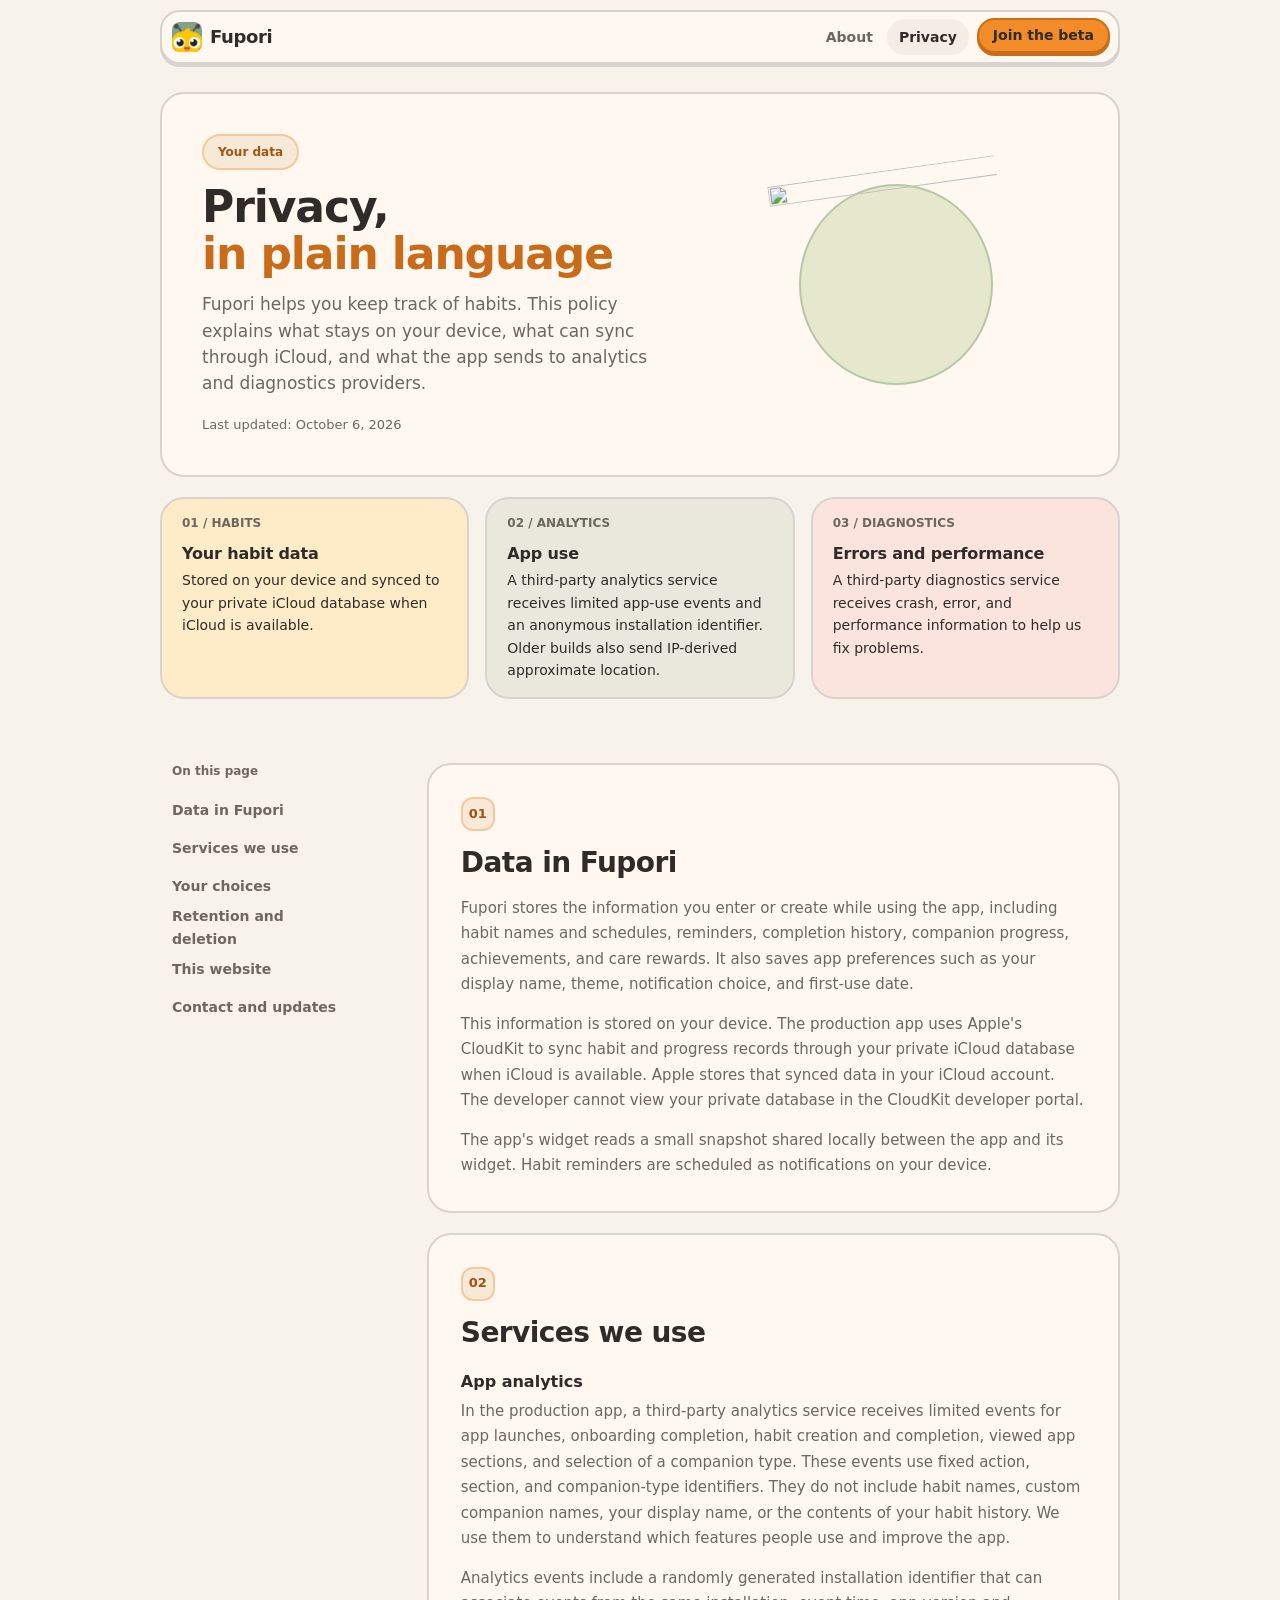
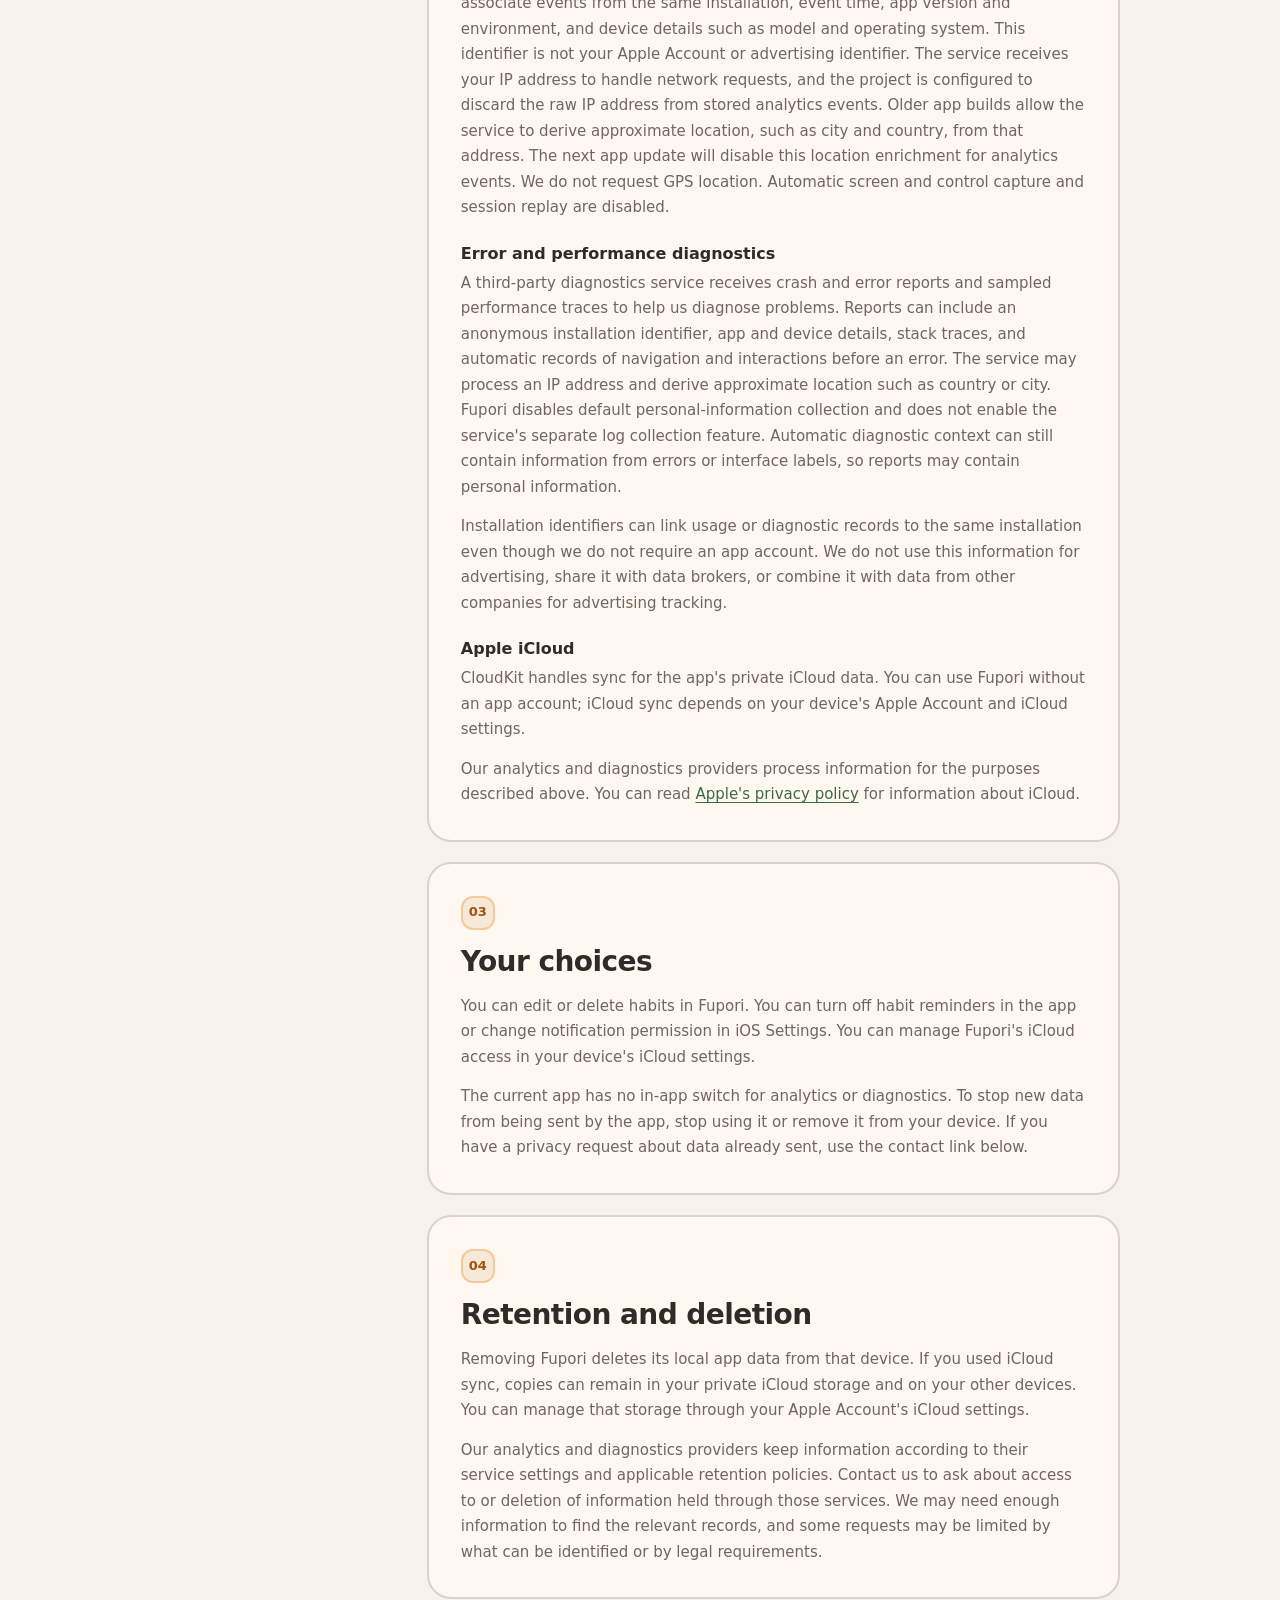
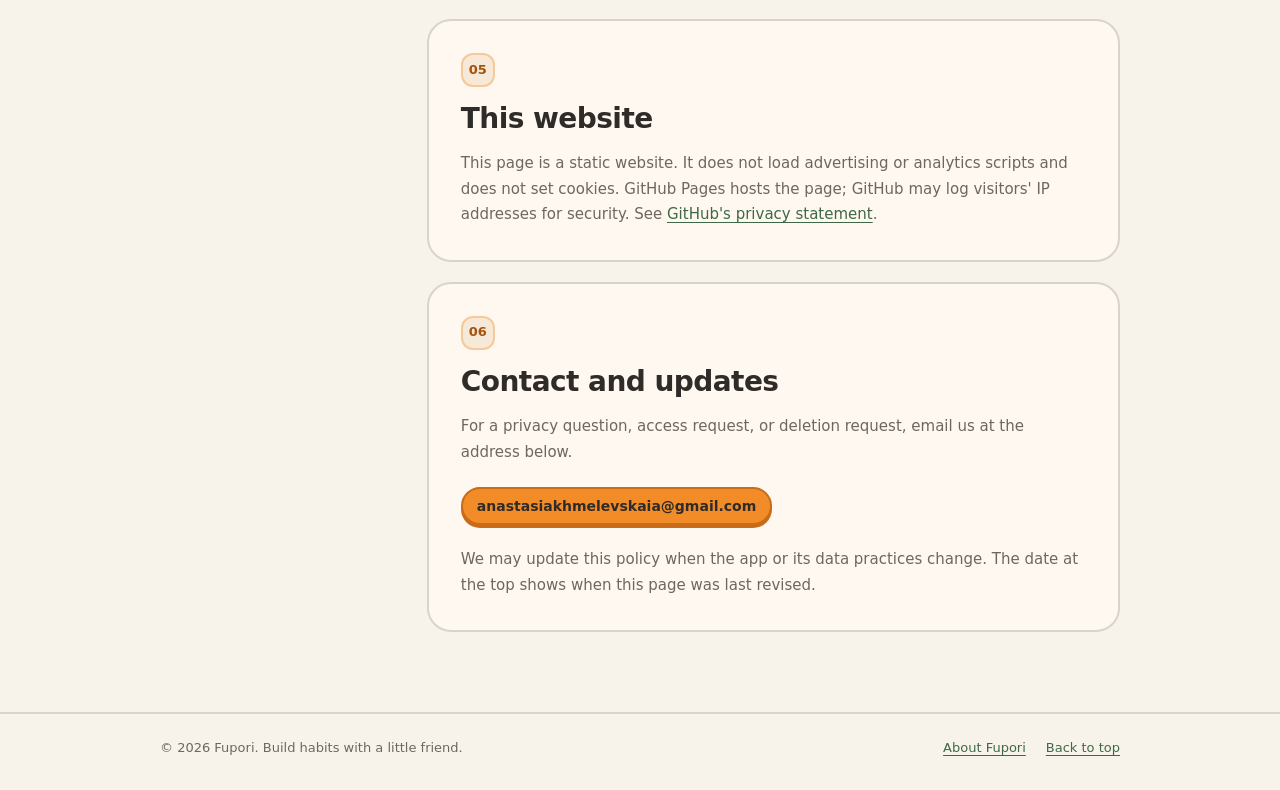
==== commit 1634d999: "Add TestFlight beta buttons and social links Give visitors a way to try Fupori and follow the launch" ====
--- a/privacy/index.html
+++ b/privacy/index.html
@@ -60,10 +60,13 @@
       <div class="shell">
         <div class="dock fp-raised">
           <a class="brand" href="../" aria-label="Fupori home"><img src="../assets/app-icon-256.webp" alt="" width="256" height="256"><span>Fupori</span></a>
-          <nav aria-label="Site">
-            <a href="../">About</a>
-            <a href="./" aria-current="page">Privacy</a>
-          </nav>
+          <div class="dock__end">
+            <nav aria-label="Site">
+              <a class="nav-optional" href="../">About</a>
+              <a href="./" aria-current="page">Privacy</a>
+            </nav>
+            <a class="fp-raised fp-raised--accent fp-compact" href="https://testflight.apple.com/join/BM9y5Yra">Join the beta</a>
+          </div>
         </div>
       </div>
     </header>
--- a/assets/site.css
+++ b/assets/site.css
@@ -71,6 +71,15 @@
 }
 
 @media (pointer: coarse) { :root { --size-control: 44px; } }
+
+/* Large desktop monitors: scale the whole page up in steps, so it keeps the
+   proportions of a laptop view and does not sit small in the middle. */
+:root { --page-zoom: 1; }
+@media (min-width: 1700px) { :root { --page-zoom: 1.15; } }
+@media (min-width: 2000px) { :root { --page-zoom: 1.3; } }
+@media (min-width: 2400px) { :root { --page-zoom: 1.5; } }
+@media (min-width: 2900px) { :root { --page-zoom: 1.75; } }
+@media (min-width: 3400px) { :root { --page-zoom: 2; } }
 
 @media (prefers-color-scheme: dark) {
   :root {
@@ -98,8 +107,8 @@
 
 /* Base */
 *, *::before, *::after { box-sizing: border-box; }
-html { scroll-behavior: smooth; scroll-padding-top: calc(var(--header-h) + 28px); -webkit-text-size-adjust: 100%; }
-body { margin: 0; background: var(--AppBackground); font-size: 15px; line-height: 1.6; -webkit-font-smoothing: antialiased; overflow-x: clip; }
+html { scroll-behavior: smooth; scroll-padding-top: calc((var(--header-h) + 28px) * var(--page-zoom)); -webkit-text-size-adjust: 100%; }
+body { margin: 0; zoom: var(--page-zoom); background: var(--AppBackground); font-size: 15px; line-height: 1.6; -webkit-font-smoothing: antialiased; overflow-x: clip; }
 img, svg { display: block; max-width: 100%; }
 img { height: auto; }
 h1, h2, h3, h4, p, figure, ul, ol, fieldset, legend { margin: 0; padding: 0; }
@@ -156,6 +165,7 @@
 .fp-chip:has(input:checked) { background: var(--AccentColor); border-color: var(--AccentBorder); box-shadow: var(--raised-accent); color: var(--Ink); }
 .fp-chip:has(input:focus-visible), .tile-choice:has(input:focus-visible) { outline: 3px solid var(--Highlight); outline-offset: 3px; }
 .fp-chip input, .tile-choice input { position: absolute; opacity: 0; pointer-events: none; }
+.fp-chip small { font-size: 12px; font-weight: 400; color: var(--TextSecondary); }
 
 /* AppTextFieldStyle */
 .fp-field { display: block; width: 100%; min-height: var(--size-control); padding: 6px 16px; font-size: 14px; line-height: 19px; color: var(--TextPrimary); }
@@ -180,7 +190,9 @@
 .brand:hover { color: var(--TextPrimary); }
 .brand img { width: 30px; height: 30px; border-radius: 8px; background: #85a18a; }
 .brand span { font-family: var(--font-rounded); font-size: 18px; font-weight: 800; letter-spacing: -.02em; }
+.dock__end { display: flex; align-items: center; gap: 8px; }
 .dock nav { display: flex; align-items: center; gap: 2px; }
+.dock .fp-compact { min-height: 34px; margin-block: 0 var(--edge-lowerDepth); white-space: nowrap; }
 .dock nav a { display: inline-flex; align-items: center; min-height: 36px; padding: 0 12px; border-radius: var(--radius-capsule); color: var(--TextSecondary); font-size: 14px; font-weight: 600; text-decoration: none; transition: background-color .22s, color .22s; }
 .dock nav a:hover, .dock nav a[aria-current="page"] { background: var(--NavigationSelectionBackground); color: var(--TextPrimary); }
 
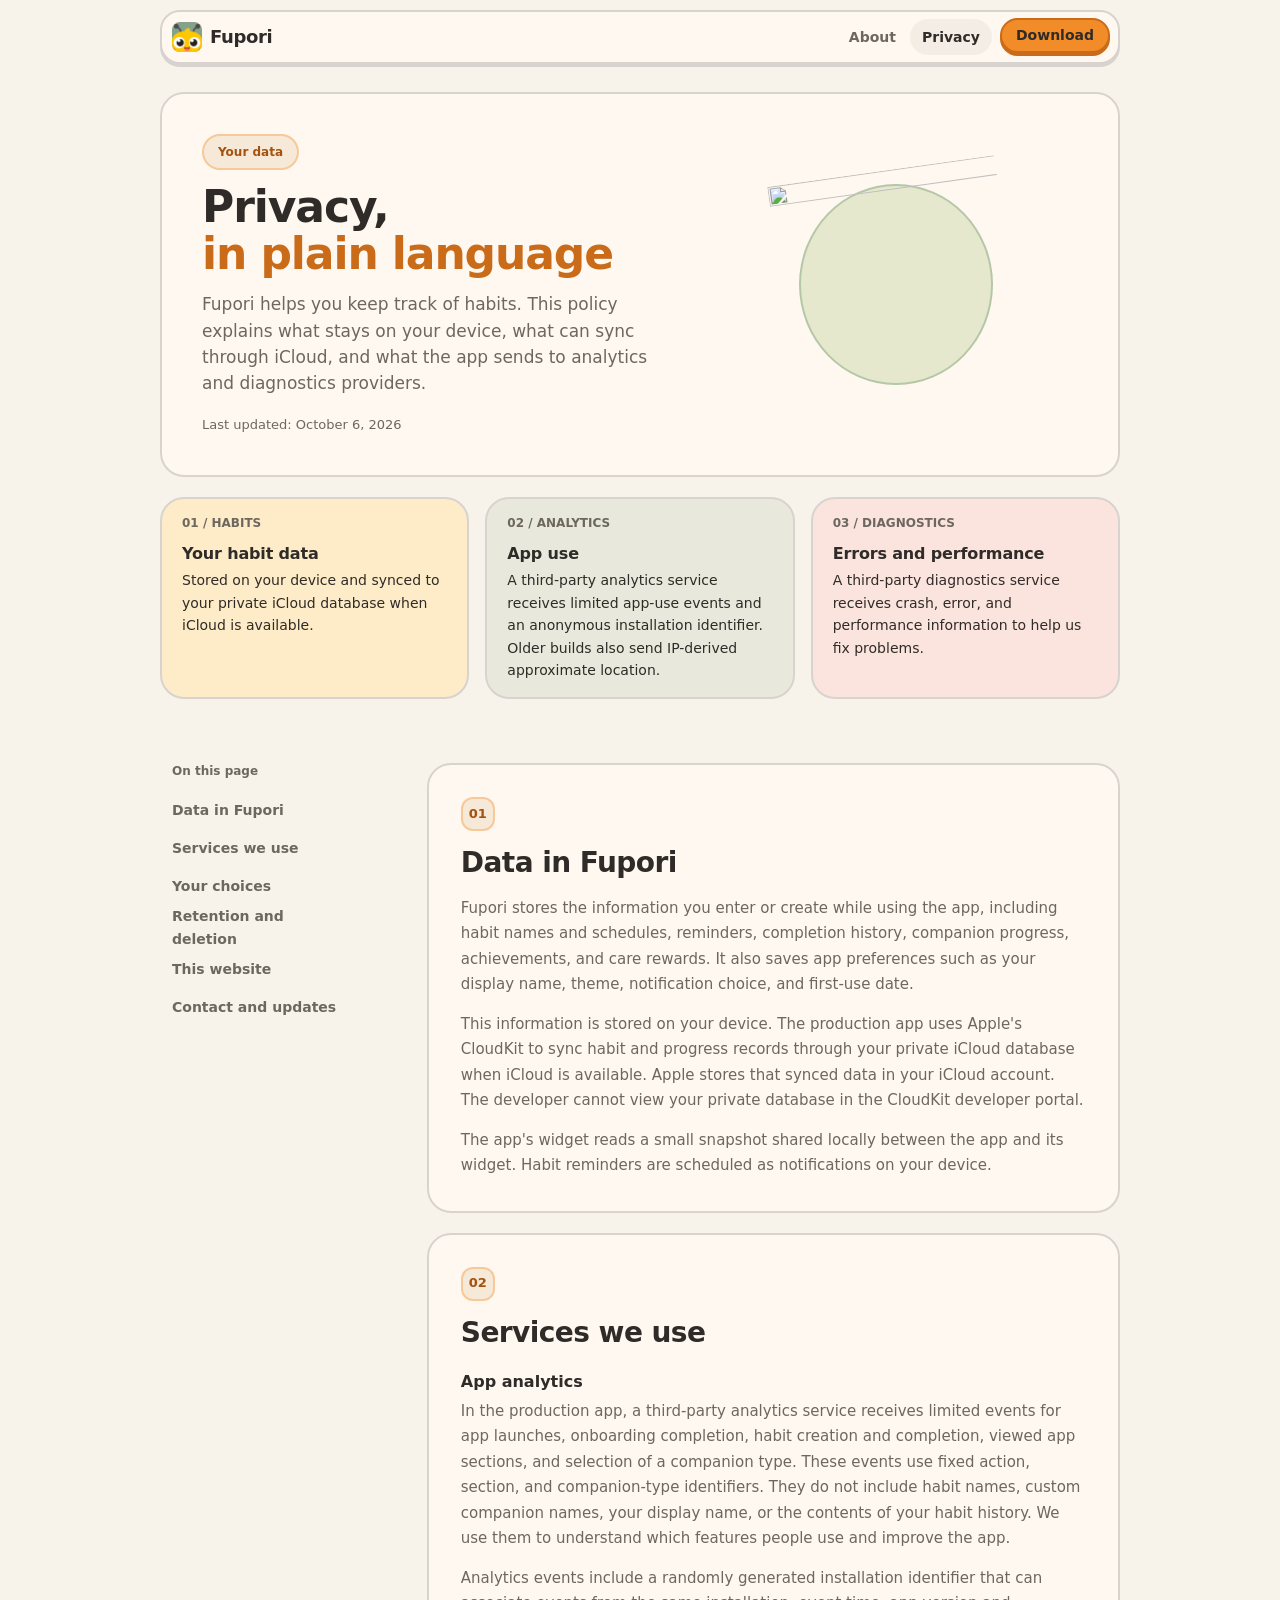
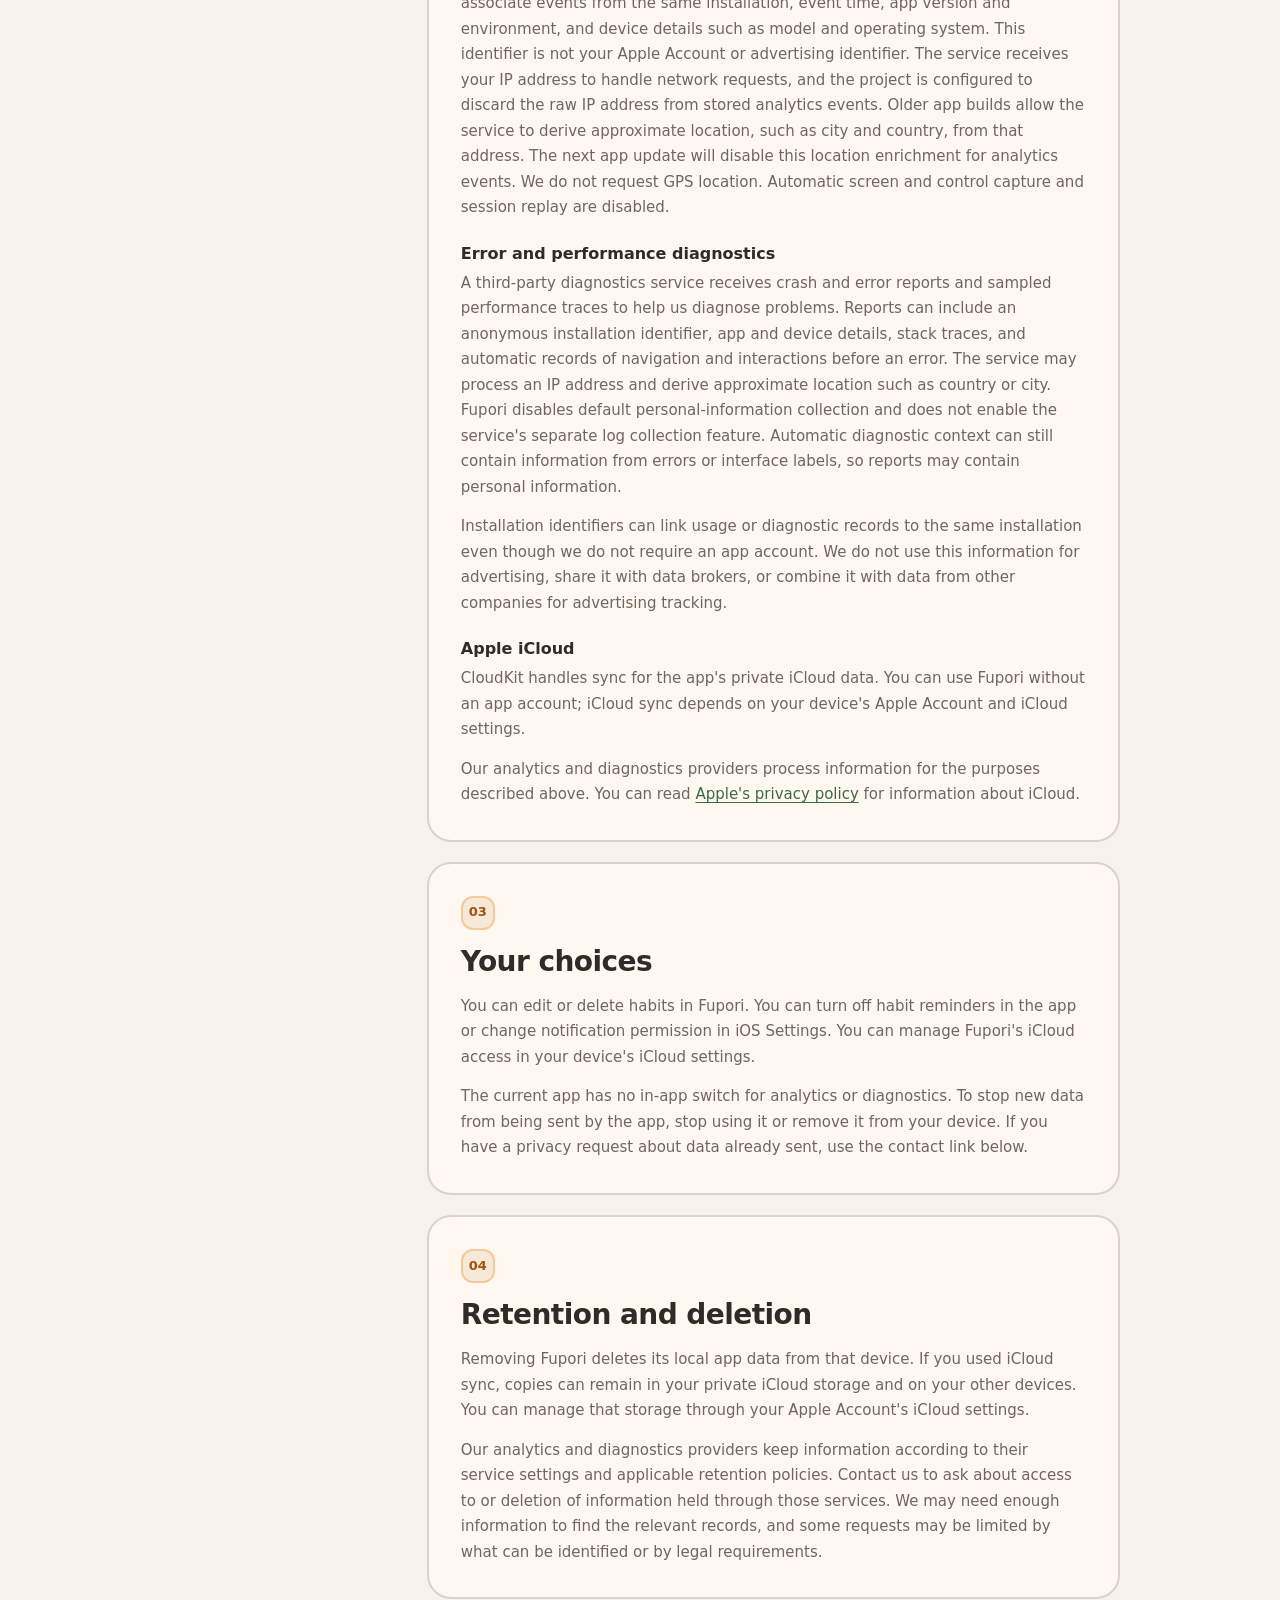
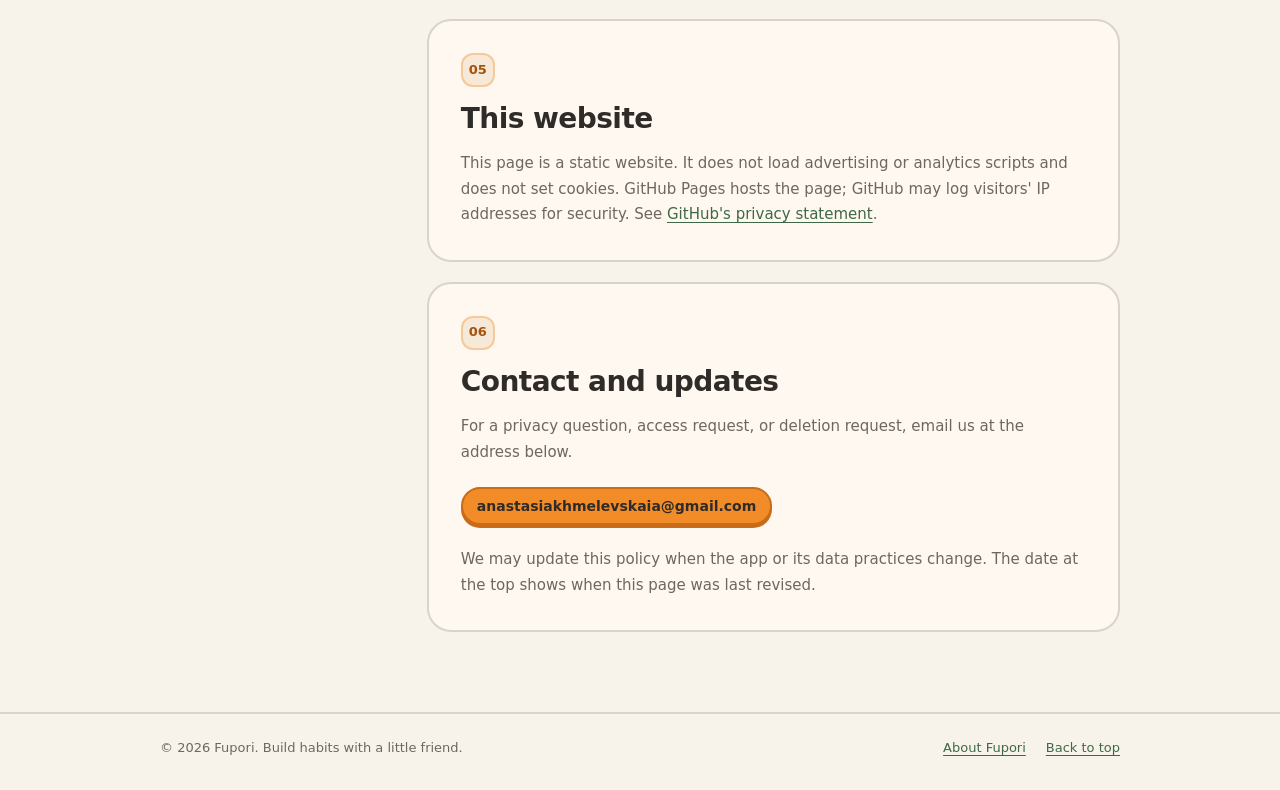
==== commit b5ebfdd2: "Add roadmap, link to the App Store and update capybara art Fupori is now on the App Store, so the he" ====
--- a/privacy/index.html
+++ b/privacy/index.html
@@ -65,7 +65,7 @@
               <a class="nav-optional" href="../">About</a>
               <a href="./" aria-current="page">Privacy</a>
             </nav>
-            <a class="fp-raised fp-raised--accent fp-compact" href="https://testflight.apple.com/join/BM9y5Yra">Join the beta</a>
+            <a class="fp-raised fp-raised--accent fp-compact" href="https://apps.apple.com/us/app/fupori-habit-tracker/id6813482722">Download</a>
           </div>
         </div>
       </div>
--- a/assets/site.css
+++ b/assets/site.css
@@ -196,10 +196,10 @@
 .dock nav a { display: inline-flex; align-items: center; min-height: 36px; padding: 0 12px; border-radius: var(--radius-capsule); color: var(--TextSecondary); font-size: 14px; font-weight: 600; text-decoration: none; transition: background-color .22s, color .22s; }
 .dock nav a:hover, .dock nav a[aria-current="page"] { background: var(--NavigationSelectionBackground); color: var(--TextPrimary); }
 
-/* Coming soon: not pressable, so outlined rather than raised. */
-.soon { display: inline-flex; align-items: center; gap: 8px; min-height: 44px; padding: 5px 16px 5px 7px; border-radius: var(--radius-small); color: var(--TextPrimary); font-size: 13px; line-height: 17px; font-weight: 600; text-align: left; }
-.soon img { width: 28px; height: 28px; border-radius: 7px; background: #85a18a; }
-.soon small { display: block; font-size: 11px; line-height: 14px; font-weight: 400; color: var(--TextSecondary); }
+/* App name and requirements beside the download button: not pressable, so outlined rather than raised. */
+.app-meta { display: inline-flex; align-items: center; gap: 8px; min-height: 44px; padding: 5px 16px 5px 7px; border-radius: var(--radius-small); color: var(--TextPrimary); font-size: 13px; line-height: 17px; font-weight: 600; text-align: left; }
+.app-meta img { width: 28px; height: 28px; border-radius: 7px; background: #85a18a; }
+.app-meta small { display: block; font-size: 11px; line-height: 14px; font-weight: 400; color: var(--TextSecondary); }
 
 /* Phone frame around a screen capture */
 .phone { --w: 220px; flex: none; width: var(--w); border: calc(var(--w) * .027) solid var(--Bezel); border-radius: calc(var(--w) * .158); background: var(--Bezel); overflow: hidden; }
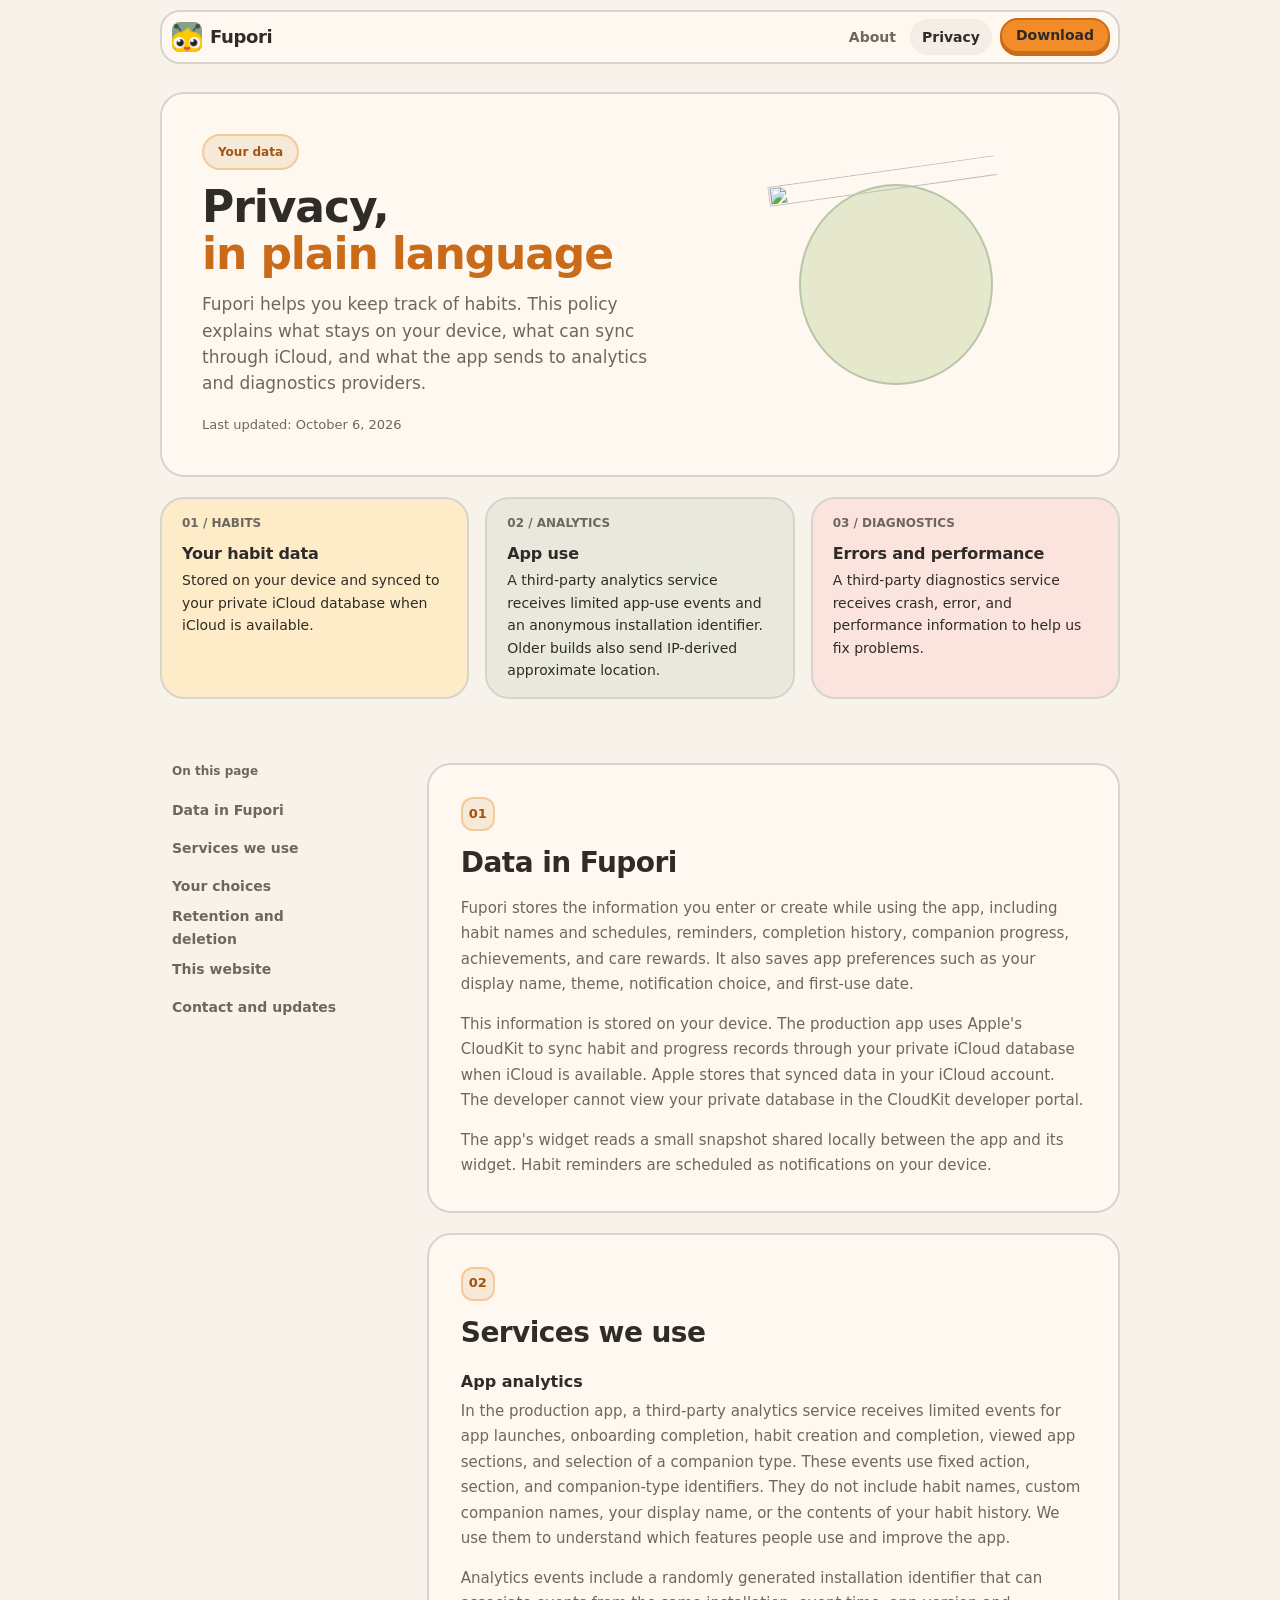
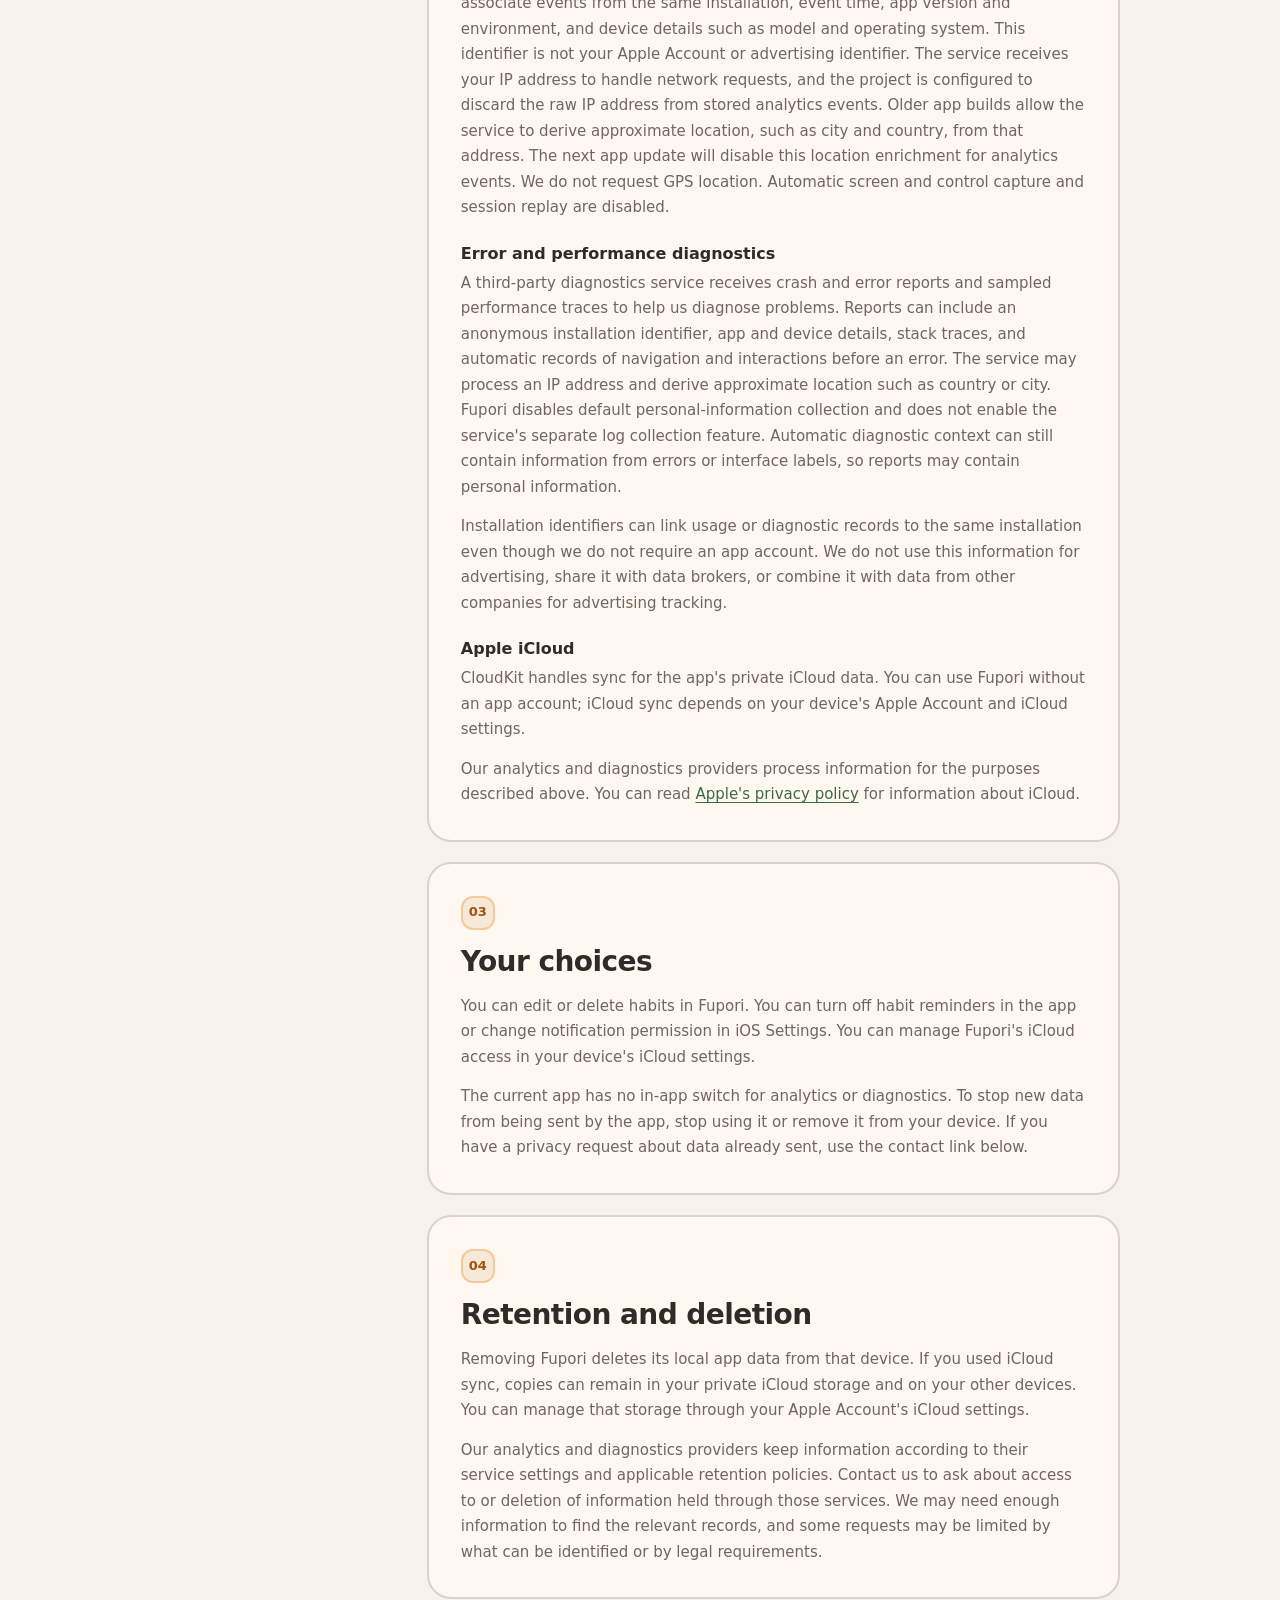
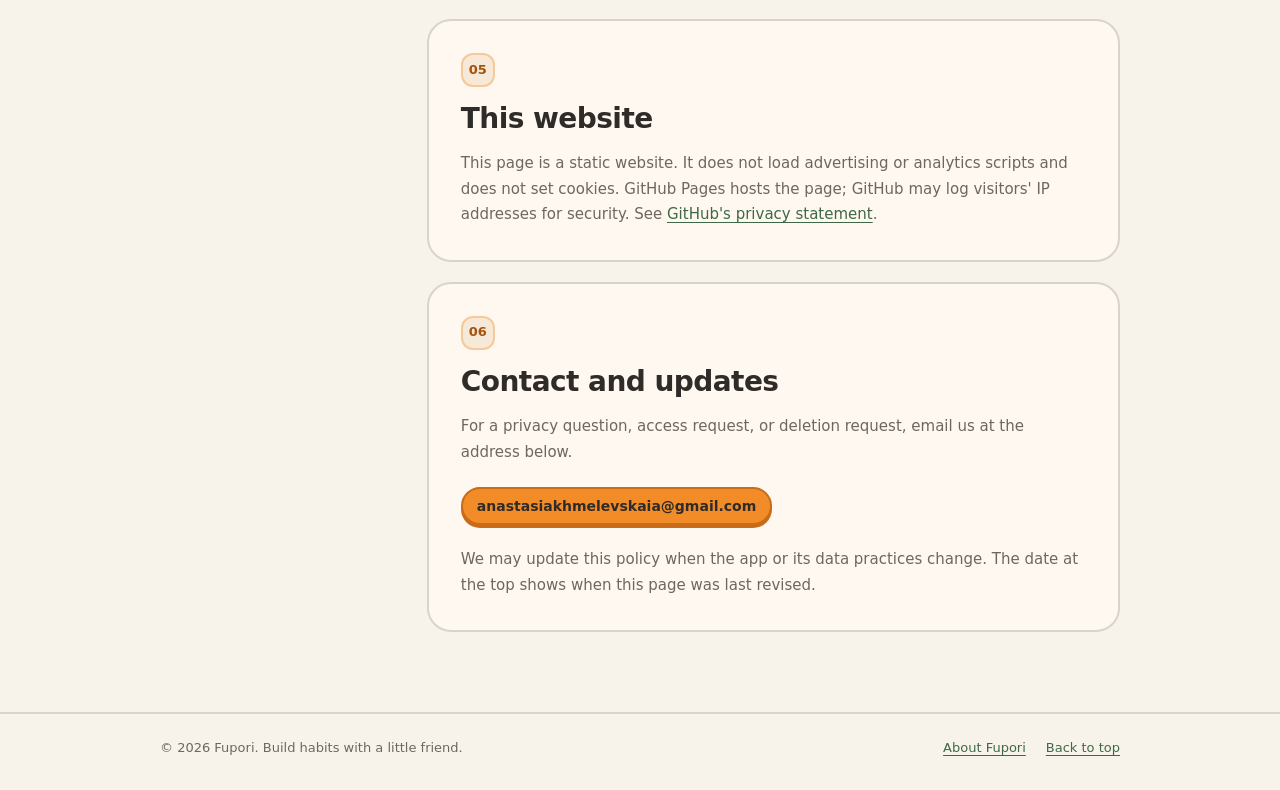
==== commit d4f16396: "Mark Halloween done and flatten the navbar The Halloween update and its shop update have shipped, so" ====
--- a/privacy/index.html
+++ b/privacy/index.html
@@ -58,7 +58,7 @@
     <a class="skip-link" href="#top">Skip to content</a>
     <header class="site-header">
       <div class="shell">
-        <div class="dock fp-raised">
+        <div class="dock fp-outlined">
           <a class="brand" href="../" aria-label="Fupori home"><img src="../assets/app-icon-256.webp" alt="" width="256" height="256"><span>Fupori</span></a>
           <div class="dock__end">
             <nav aria-label="Site">
--- a/assets/site.css
+++ b/assets/site.css
@@ -62,7 +62,7 @@
   --TintMeadow: color-mix(in srgb, #a9c56b 24%, var(--AppBackground));
   --TintSun: color-mix(in srgb, var(--BrandPrimary) 20%, var(--AppBackground));
   --TintPeach: color-mix(in srgb, var(--AccentColor) 10%, var(--AppBackground));
-  --header-h: 52px;
+  --header-h: 54px;
 
   font-family: var(--font-sans);
   font-synthesis: none;
